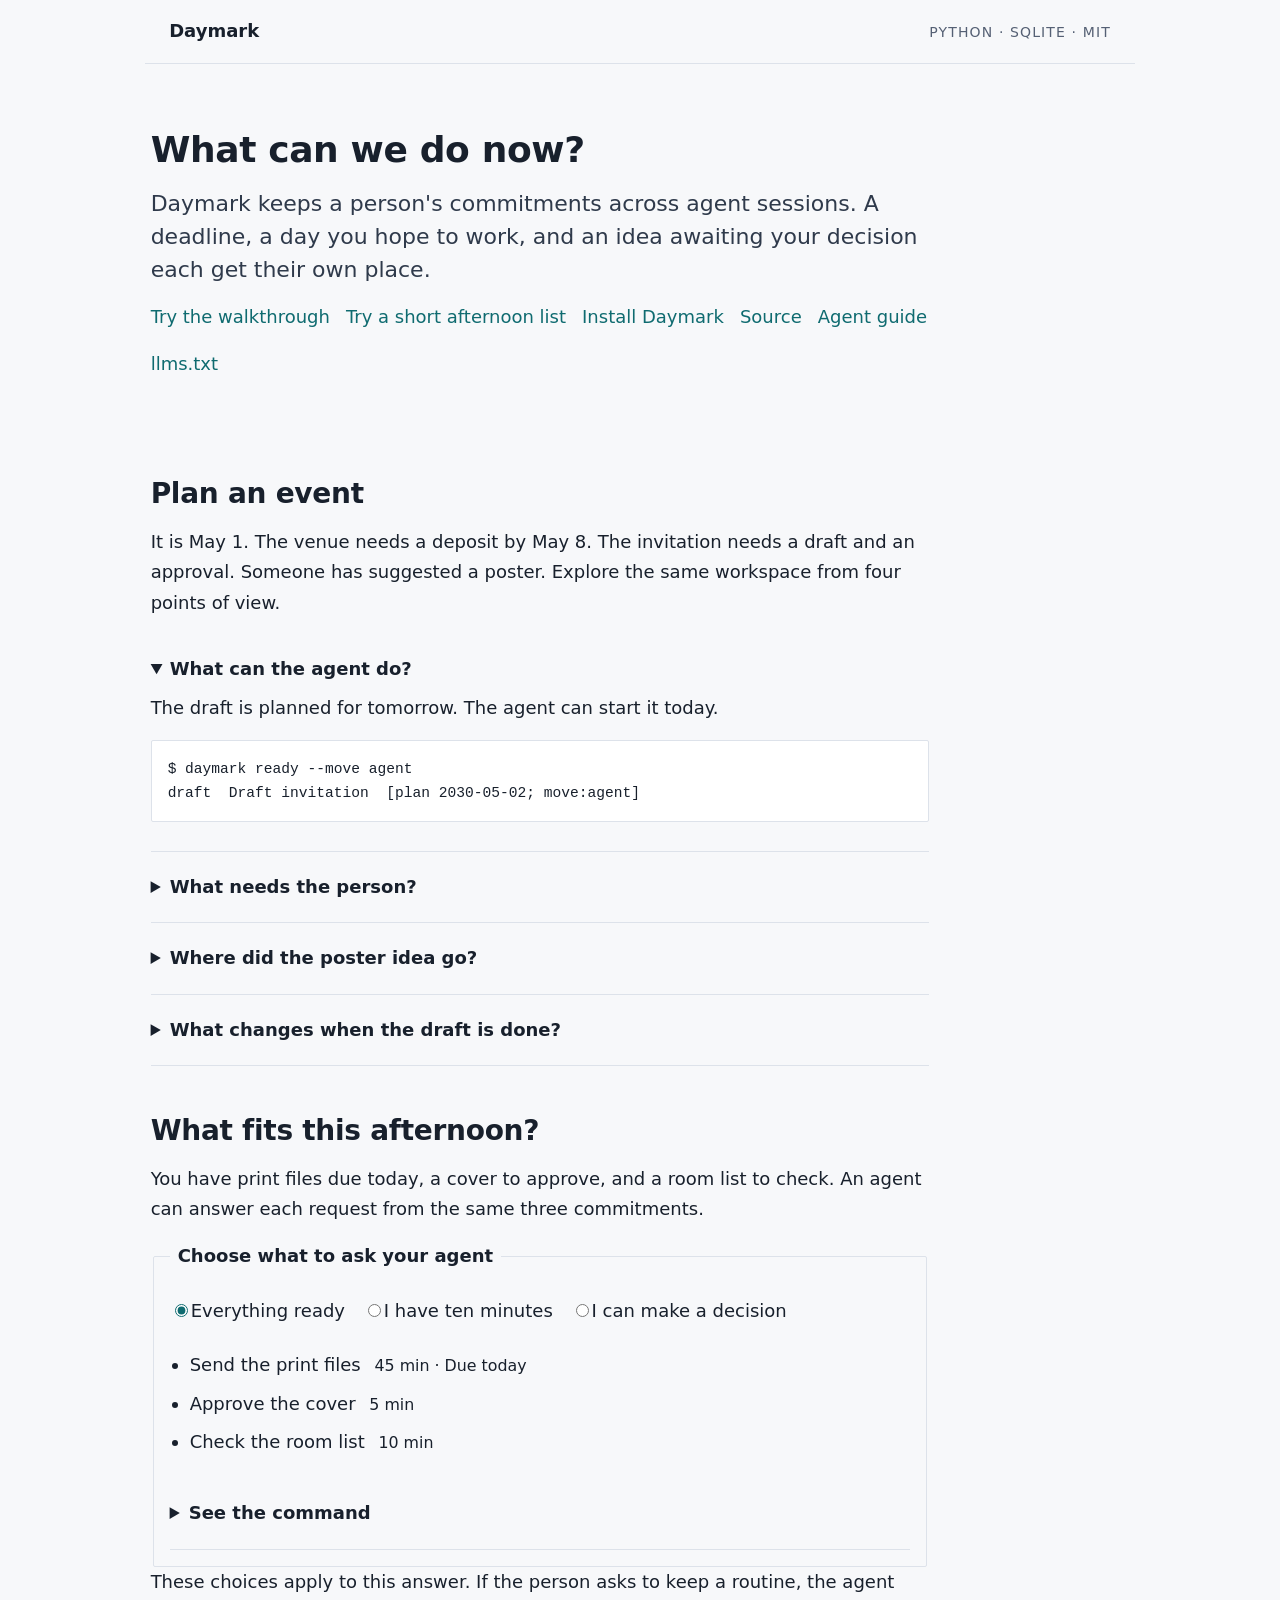
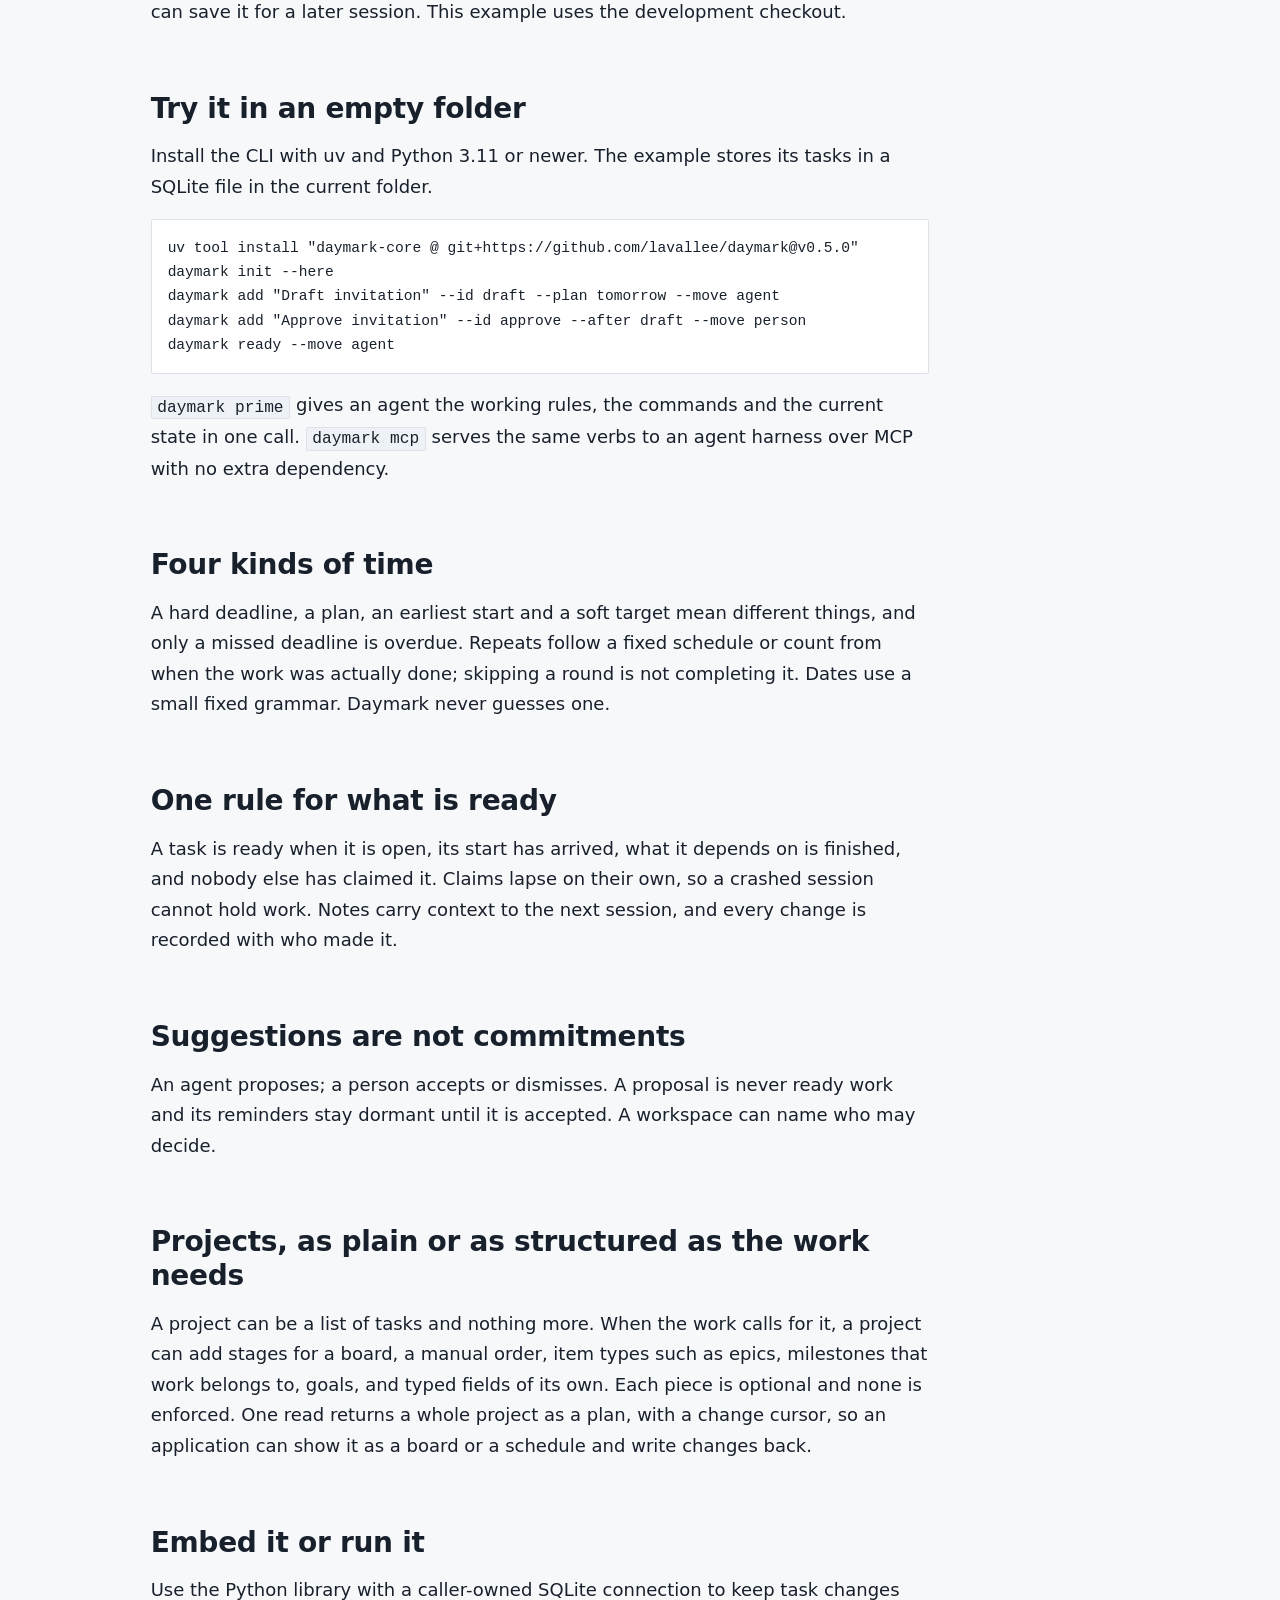
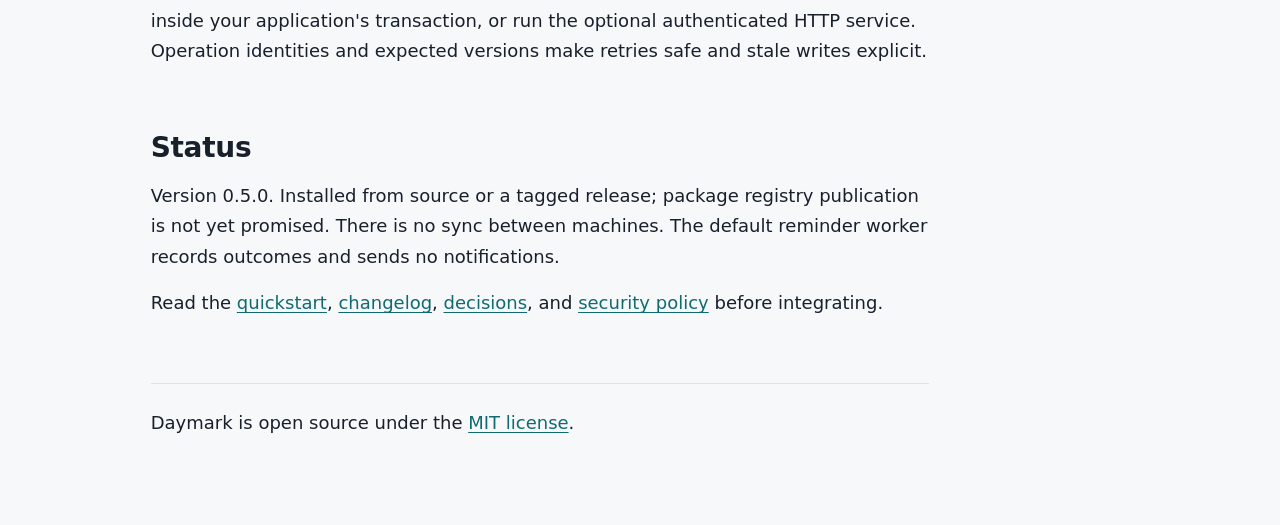
==== docs/index.html @ 0d225443 "Make first-run inspection trustworthy and qualify scoped work against installed clients" ====
<!doctype html>
<html lang="en" data-look="ledger">
<head>
<meta charset="utf-8">
<meta name="viewport" content="width=device-width, initial-scale=1">
<meta name="description" content="Daymark is a task system for AI agents handling a person's projects and life: hard deadlines kept apart from plans, recurring work, one rule for what is ready now, and reminders. One SQLite file, no cloud.">
<title>Daymark — a task system that simplifies the complexities of real life</title>
<link rel="icon" href="lib/artoo-kit/favicon.svg" type="image/svg+xml">
<link rel="stylesheet" href="lib/artoo-kit/tokens.css">
<link rel="stylesheet" href="lib/artoo-kit/base.css">
<link rel="stylesheet" href="lib/artoo-kit/article.css">
<link rel="stylesheet" href="lib/artoo-kit/components.css">
<style>
pre { overflow-x: auto; padding: var(--sp-4); background: var(--surface); border: 1px solid var(--border); border-radius: var(--radius-sm); }
footer { margin-block: var(--sp-12); padding-block: var(--sp-6); border-top: 1px solid var(--border); }
main p a { text-decoration: underline; text-underline-offset: .15em; }
main pre { white-space: pre-wrap; overflow-wrap: anywhere; }
details { border-block-end: 1px solid var(--border); padding-block: var(--sp-3); }
summary { cursor: pointer; font-family: var(--font-ui); font-weight: 600; padding-block: var(--sp-2); }
summary:focus-visible { outline: 2px solid var(--accent); outline-offset: 3px; }
nav { display: flex; flex-wrap: wrap; gap: var(--sp-4); }
.situations { border: 1px solid var(--border); padding: var(--sp-4); border-radius: var(--radius-sm); }
.situations legend { font-weight: 600; padding-inline: var(--sp-2); }
.situations label { display: inline-block; cursor: pointer; padding: var(--sp-2) var(--sp-3) var(--sp-2) 0; }
.situations input { accent-color: var(--accent); }
.situation-result { display: none; margin-top: var(--sp-3); }
#choose-all:checked ~ #result-all, #choose-quick:checked ~ #result-quick, #choose-decide:checked ~ #result-decide { display: block; }
.situation-result ul { padding-inline-start: 1.25rem; }
.situation-result li { padding-block: var(--sp-1); }
.situation-result li span { display: inline-block; padding-inline-start: .5rem; font-size: .88em; }
@media (max-width: 40rem) { .situations label { width: calc(100% - 2.5rem); } }
</style>
</head>
<body>
<header class="article-masthead"><a class="article-masthead__name" href="#walkthrough">Daymark</a><span class="article-masthead__label">Python · SQLite · MIT</span></header>
<main class="article">
<div class="article-header"><h1>What can we do now?</h1><p class="article-dek">Daymark keeps a person's commitments across agent sessions. A deadline, a day you hope to work, and an idea awaiting your decision each get their own place.</p><nav aria-label="Project links"><a href="#walkthrough">Try the walkthrough</a><a href="#situation">Try a short afternoon list</a><a href="#start">Install Daymark</a><a href="https://github.com/lavallee/daymark">Source</a><a href="https://github.com/lavallee/daymark/blob/main/docs/agents.md">Agent guide</a><a href="llms.txt">llms.txt</a></nav></div>
<!-- daymark:walkthrough -->
<section aria-labelledby="walkthrough"><h2 id="walkthrough">Plan an event</h2>
<p>It is May 1. The venue needs a deposit by May 8. The invitation needs a draft and an approval. Someone has suggested a poster. Explore the same workspace from four points of view.</p>
<details name="event-example" open>
<summary>What can the agent do?</summary>
<p>The draft is planned for tomorrow. The agent can start it today.</p>
<pre><code>$ daymark ready --move agent
draft  Draft invitation  [plan 2030-05-02; move:agent]</code></pre></details>
<details name="event-example">
<summary>What needs the person?</summary>
<p>The deposit has a hard cutoff. Approval will appear when the draft is complete.</p>
<pre><code>$ daymark ready --move person
deposit  Pay venue deposit  [due 2030-05-08; move:person]</code></pre></details>
<details name="event-example">
<summary>Where did the poster idea go?</summary>
<p>The agenda keeps the suggestion visible until the person decides.</p>
<pre><code>$ daymark agenda
2030-05-02
  draft  Draft invitation  [plan 2030-05-02; move:agent]
2030-05-08
  deposit  Pay venue deposit  [due 2030-05-08; move:person]
PROPOSED, awaiting a decision (1)
  poster  Design a poster  [proposed]
1 more later or undated; see `daymark ready`.</code></pre></details>
<details name="event-example">
<summary>What changes when the draft is done?</summary>
<p>Completing the draft releases the approval. The person can review it now.</p>
<pre><code>$ daymark done draft --note &quot;Draft is in the event folder.&quot;
$ daymark ready --move person
deposit  Pay venue deposit  [due 2030-05-08; move:person]
approve  Approve invitation  [move:person; after draft]</code></pre></details>
</section>
<section aria-labelledby="situation"><h2 id="situation">What fits this afternoon?</h2>
<p>You have print files due today, a cover to approve, and a room list to check. An agent can answer each request from the same three commitments.</p>
<fieldset class="situations"><legend>Choose what to ask your agent</legend>
<input type="radio" name="situation" id="choose-all" aria-controls="result-all" checked><label for="choose-all">Everything ready</label>
<input type="radio" name="situation" id="choose-quick" aria-controls="result-quick"><label for="choose-quick">I have ten minutes</label>
<input type="radio" name="situation" id="choose-decide" aria-controls="result-decide"><label for="choose-decide">I can make a decision</label>
<div class="situation-result" id="result-all" role="region" aria-label="Everything ready"><ul>
<li>Send the print files <span>45 min · Due today</span></li>
<li>Approve the cover <span>5 min</span></li>
<li>Check the room list <span>10 min</span></li>
</ul>
<details><summary>See the command</summary><pre><code>daymark ready</code></pre></details></div>
<div class="situation-result" id="result-quick" role="region" aria-label="I have ten minutes"><ul>
<li>Approve the cover <span>5 min</span></li>
<li>Check the room list <span>10 min</span></li>
</ul>
<p>2 tasks have individual estimates of 10 minutes or less. 1 task needs more time. </p>
<p>One omitted task has a hard deadline today or earlier. Send the print files</p>
<details><summary>See the command</summary><pre><code>daymark advise --profile plain --set time-fit.minutes=10</code></pre></details></div>
<div class="situation-result" id="result-decide" role="region" aria-label="I can make a decision"><ul>
<li>Approve the cover <span>5 min</span></li>
</ul>
<details><summary>See the command</summary><pre><code>daymark ready --move answer</code></pre></details></div>
</fieldset>
<p>These choices apply to this answer. If the person asks to keep a routine, the agent can save it for a later session. This example uses the development checkout.</p>
</section>
<!-- /daymark:walkthrough -->
<section aria-labelledby="start"><h2 id="start">Try it in an empty folder</h2><p>Install the CLI with uv and Python 3.11 or newer. The example stores its tasks in a SQLite file in the current folder.</p><pre><code>uv tool install "daymark-core @ git+https://github.com/lavallee/daymark@v0.5.0"
daymark init --here
daymark add "Draft invitation" --id draft --plan tomorrow --move agent
daymark add "Approve invitation" --id approve --after draft --move person
daymark ready --move agent</code></pre><p><code>daymark prime</code> gives an agent the working rules, the commands and the current state in one call. <code>daymark mcp</code> serves the same verbs to an agent harness over MCP with no extra dependency.</p></section>
<section aria-labelledby="timing"><h2 id="timing">Four kinds of time</h2><p>A hard deadline, a plan, an earliest start and a soft target mean different things, and only a missed deadline is overdue. Repeats follow a fixed schedule or count from when the work was actually done; skipping a round is not completing it. Dates use a small fixed grammar. Daymark never guesses one.</p></section>
<section aria-labelledby="ready"><h2 id="ready">One rule for what is ready</h2><p>A task is ready when it is open, its start has arrived, what it depends on is finished, and nobody else has claimed it. Claims lapse on their own, so a crashed session cannot hold work. Notes carry context to the next session, and every change is recorded with who made it.</p></section>
<section aria-labelledby="consent"><h2 id="consent">Suggestions are not commitments</h2><p>An agent proposes; a person accepts or dismisses. A proposal is never ready work and its reminders stay dormant until it is accepted. A workspace can name who may decide.</p></section>
<section aria-labelledby="projects"><h2 id="projects">Projects, as plain or as structured as the work needs</h2><p>A project can be a list of tasks and nothing more. When the work calls for it, a project can add stages for a board, a manual order, item types such as epics, milestones that work belongs to, goals, and typed fields of its own. Each piece is optional and none is enforced. One read returns a whole project as a plan, with a change cursor, so an application can show it as a board or a schedule and write changes back.</p></section>
<section aria-labelledby="embed"><h2 id="embed">Embed it or run it</h2><p>Use the Python library with a caller-owned SQLite connection to keep task changes inside your application's transaction, or run the optional authenticated HTTP service. Operation identities and expected versions make retries safe and stale writes explicit.</p></section>
<section aria-labelledby="status"><h2 id="status">Status</h2><p>Version 0.5.0. Installed from source or a tagged release; package registry publication is not yet promised. There is no sync between machines. The default reminder worker records outcomes and sends no notifications.</p><p>Read the <a href="https://github.com/lavallee/daymark/blob/main/README.md">quickstart</a>, <a href="https://github.com/lavallee/daymark/blob/main/CHANGELOG.md">changelog</a>, <a href="https://github.com/lavallee/daymark/blob/main/docs/decisions.md">decisions</a>, and <a href="https://github.com/lavallee/daymark/blob/main/SECURITY.md">security policy</a> before integrating.</p></section>
<footer><p>Daymark is open source under the <a href="https://github.com/lavallee/daymark/blob/main/LICENSE">MIT license</a>.</p></footer>
</main>
</body>
</html>
---- docs/lib/artoo-kit/tokens.css ----
/* artoo-kit tokens — Artoo's accessible public-artifact foundation. Light is the
   default; dark is available only through an explicit [data-theme="dark"]. */

:root {
  /* primitives */
  --p-zinc-950: #0c0d10;
  --p-zinc-900: #16181d;
  --p-zinc-850: #1c1f26;
  --p-zinc-800: #23262f;
  --p-zinc-700: #33374233;
  --p-zinc-400: #9aa1ad;
  --p-zinc-300: #b8bec9;
  --p-zinc-100: #e8eaee;
  --p-cream-50: #faf7f2;
  --p-cream-100: #f3efe7;
  --p-cream-200: #e9e3d7;
  --p-ink-900: #1f2430;
  --p-ink-600: #4a5264;
  --p-accent-400: #7aa2f7;
  --p-accent-500: #5b87e0;
  --p-accent-600: #3e63b4;
  --p-green-400: #4fbf8f;
  --p-amber-400: #d9a441;
  --p-red-400: #e06c60;

  /* chart palette — Okabe–Ito, colorblind-safe, order = draw order */
  --chart-1: #56b4e9;
  --chart-2: #e69f00;
  --chart-3: #009e73;
  --chart-4: #cc79a7;
  --chart-5: #0072b2;
  --chart-6: #d55e00;
  --chart-7: #f0e442;
  --chart-8: #999999;

  /* semantic — explicit light editorial default */
  --bg: var(--p-cream-50);
  --surface: #ffffff;
  --surface-2: var(--p-cream-100);
  --border: var(--p-cream-200);
  --border-strong: #d8d0bf;
  --text: var(--p-ink-900);
  --text-2: #333a49;
  --muted: var(--p-ink-600);
  --accent: var(--p-accent-600);
  --accent-strong: var(--p-accent-500);
  --success: #277553;
  --warn: #8a5a00;
  --danger: #a33b32;
  --code-bg: #f0ece3;
  --selection: #c7d7f5;

  /* editorial type roles — offline system stacks only */
  --font-prose: Charter, "Bitstream Charter", "Sitka Text", Cambria, Georgia, serif;
  --font-display: "Iowan Old Style", Palatino, "Palatino Linotype", Georgia, serif;
  --font-ui: ui-sans-serif, system-ui, "Segoe UI", Roboto, "Helvetica Neue", Arial, sans-serif;
  --font-numeric: ui-monospace, "SF Mono", "Cascadia Code", Menlo, Consolas, monospace;

  /* compatibility aliases for already-authored pages that opt into this kit */
  --font-sans: var(--font-ui);
  --font-serif: var(--font-prose);
  --font-mono: var(--font-numeric);

  --text-xs: 0.75rem;
  --text-sm: 0.875rem;
  --text-base: 1rem;
  --text-lg: 1.125rem;
  --text-xl: 1.375rem;
  --text-2xl: 1.75rem;
  --text-3xl: 2.25rem;
  --text-4xl: 3rem;

  --leading-tight: 1.2;
  --leading-normal: 1.5;
  --leading-relaxed: 1.7;

  /* 4px spacing grid */
  --sp-1: 0.25rem;
  --sp-2: 0.5rem;
  --sp-3: 0.75rem;
  --sp-4: 1rem;
  --sp-6: 1.5rem;
  --sp-8: 2rem;
  --sp-12: 3rem;
  --sp-16: 4rem;
  --sp-24: 6rem;

  /* shape and motion */
  --radius-sm: 4px;
  --radius: 8px;
  --radius-lg: 14px;
  --ease: cubic-bezier(0.2, 0, 0, 1);
  --dur-fast: 120ms;
  --dur: 200ms;

  --measure: 68ch;      /* prose line length */
  --margin-col: 200px;  /* article margin-note gutter */

  color-scheme: light;
}

[data-theme="dark"] {
  --bg: var(--p-zinc-950);
  --surface: var(--p-zinc-900);
  --surface-2: var(--p-zinc-850);
  --border: #2c3038;
  --border-strong: #3a3f4a;
  --text: var(--p-zinc-100);
  --text-2: var(--p-zinc-300);
  --muted: var(--p-zinc-400);
  --accent: var(--p-accent-400);
  --accent-strong: var(--p-accent-500);
  --success: var(--p-green-400);
  --warn: var(--p-amber-400);
  --danger: var(--p-red-400);
  --code-bg: #14161b;
  --selection: #2b4a86;
  color-scheme: dark;
}

/* -- looks ------------------------------------------------------------------
   A look is a named set of token overrides: `look = "ledger"` in artifact.toml
   puts data-look on <html>. The kit owns the floor (spacing, type scale,
   components); a look supplies the face, so two artifacts built from the same
   blocks do not have to look like one product. Every look keeps text, muted,
   and accent at WCAG AA or better on bg, surface, and surface-2, in light and
   dark. The default ("editorial") is the :root palette above. */

/* ledger — cool paper, sans throughout, tight radii: dense reports and data */
[data-look="ledger"] {
  --bg: #f7f8fa;
  --surface: #ffffff;
  --surface-2: #eef1f5;
  --border: #dde2ea;
  --border-strong: #c5ccd8;
  --text: #18202c;
  --text-2: #2f3a4b;
  --muted: #556074;
  --accent: #0f6b70;
  --accent-strong: #0b5559;
  --code-bg: #eef1f5;
  --selection: #bfe3e4;
  --font-prose: var(--font-ui);
  --font-display: var(--font-ui);
  --radius-sm: 2px;
  --radius: 4px;
  --radius-lg: 6px;
}

[data-look="ledger"][data-theme="dark"] {
  --bg: #0d1117;
  --surface: #151b23;
  --surface-2: #1b222c;
  --border: #2a323d;
  --border-strong: #38414d;
  --text: #e6eaf0;
  --text-2: #c3cad5;
  --muted: #8e98a7;
  --accent: #4fc1c6;
  --accent-strong: #7fd6d9;
  --code-bg: #11161d;
  --selection: #1d4f52;
}

/* broadsheet — white newsprint, high-contrast serif, one red, square corners */
[data-look="broadsheet"] {
  --bg: #ffffff;
  --surface: #ffffff;
  --surface-2: #f4f4f2;
  --border: #e2e2de;
  --border-strong: #1a1a1a;
  --text: #111111;
  --text-2: #2b2b2b;
  --muted: #5c5c5c;
  --accent: #b3261e;
  --accent-strong: #8e1d17;
  --code-bg: #f4f4f2;
  --selection: #f6c9c5;
  --font-prose: Georgia, "Times New Roman", Times, serif;
  --font-display: "Bodoni 72", Didot, "Big Caslon", "Times New Roman", Georgia, serif;
  --radius-sm: 0;
  --radius: 0;
  --radius-lg: 0;
}

[data-look="broadsheet"][data-theme="dark"] {
  --bg: #121212;
  --surface: #1a1a1a;
  --surface-2: #222222;
  --border: #2e2e2e;
  --border-strong: #e0e0dc;
  --text: #f2f2f0;
  --text-2: #d4d4d0;
  --muted: #a3a3a0;
  --accent: #ff7a6e;
  --accent-strong: #ff9c93;
  --code-bg: #1a1a1a;
  --selection: #5a2622;
}

/* field — warm and soft, sans prose, olive accent, generous radii: explainers */
[data-look="field"] {
  --bg: #f6f4ec;
  --surface: #fffdf7;
  --surface-2: #efece0;
  --border: #e2ddca;
  --border-strong: #cfc7ad;
  --text: #23261c;
  --text-2: #3a3e30;
  --muted: #5d624f;
  --accent: #4a671d;
  --accent-strong: #3a5216;
  --code-bg: #efece0;
  --selection: #dbe6c2;
  --font-prose: var(--font-ui);
  --font-display: "Avenir Next", Avenir, "Segoe UI", ui-sans-serif, system-ui, sans-serif;
  --radius-sm: 6px;
  --radius: 10px;
  --radius-lg: 18px;
}

[data-look="field"][data-theme="dark"] {
  --bg: #14160f;
  --surface: #1c1f16;
  --surface-2: #23271c;
  --border: #33382a;
  --border-strong: #454b39;
  --text: #ecebe1;
  --text-2: #cfd0c0;
  --muted: #a6a893;
  --accent: #a9c96b;
  --accent-strong: #c3dd90;
  --code-bg: #191c13;
  --selection: #3d4a24;
}

@media (prefers-reduced-motion: reduce) {
  :root {
    --dur-fast: 0ms;
    --dur: 0ms;
  }
}
---- docs/lib/artoo-kit/base.css ----
/* artoo-kit base — resets and page defaults. Import order:
   tokens.css, base.css, then article.css / components.css as needed. */

*,
*::before,
*::after {
  box-sizing: border-box;
}

html {
  -webkit-text-size-adjust: 100%;
}

body {
  margin: 0;
  background: var(--bg);
  color: var(--text);
  font-family: var(--font-prose);
  font-size: var(--text-lg);
  line-height: var(--leading-relaxed);
  -webkit-font-smoothing: antialiased;
}

::selection {
  background: var(--selection);
}

h1, h2, h3, h4 {
  color: var(--text);
  line-height: var(--leading-tight);
  margin: 0 0 var(--sp-4);
  font-weight: 650;
  letter-spacing: -0.01em;
  font-family: var(--font-display);
}

h1 { font-size: var(--text-3xl); }
h2 { font-size: var(--text-2xl); margin-top: var(--sp-12); }
h3 { font-size: var(--text-xl); margin-top: var(--sp-8); }
h4 { font-size: var(--text-lg); margin-top: var(--sp-6); }

p, ul, ol {
  margin: 0 0 var(--sp-4);
}

a {
  color: var(--accent);
  text-decoration: none;
  border-bottom: 1px solid transparent;
  transition: border-color var(--dur-fast) var(--ease);
}

a:hover {
  border-bottom-color: var(--accent);
}

strong { font-weight: 650; }

hr {
  border: 0;
  border-top: 1px solid var(--border);
  margin: var(--sp-8) 0;
}

img, svg, video {
  max-width: 100%;
  height: auto;
}

code, kbd, pre, samp {
  font-family: var(--font-numeric);
  font-size: 0.9em;
}

code {
  background: var(--code-bg);
  border: 1px solid var(--border);
  border-radius: var(--radius-sm);
  padding: 0.1em 0.35em;
}

pre {
  background: var(--code-bg);
  border: 1px solid var(--border);
  border-radius: var(--radius);
  padding: var(--sp-4);
  overflow-x: auto;
  line-height: var(--leading-normal);
}

pre code {
  background: none;
  border: 0;
  padding: 0;
}

kbd {
  background: var(--surface-2);
  border: 1px solid var(--border-strong);
  border-bottom-width: 2px;
  border-radius: var(--radius-sm);
  padding: 0.05em 0.4em;
  font-size: var(--text-xs);
}

blockquote {
  margin: var(--sp-6) 0;
  padding-left: var(--sp-4);
  border-left: 3px solid var(--border-strong);
  color: var(--text-2);
}

table {
  border-collapse: collapse;
  width: 100%;
  margin: var(--sp-6) 0;
  font-size: var(--text-sm);
}

/* A long word or bare URL in prose breaks only when it would otherwise widen the page on a phone. */
p, li, dd, blockquote, figcaption, td, th {
  overflow-wrap: break-word;
}

/* Long inline code (a command, an env var) wraps instead of widening the page on a phone. */
:not(pre) > code {
  overflow-wrap: anywhere;
}

th, td {
  text-align: left;
  padding: var(--sp-2) var(--sp-3);
  border-bottom: 1px solid var(--border);
  vertical-align: top;
}

th {
  color: var(--muted);
  font-weight: 600;
  font-size: var(--text-xs);
  text-transform: uppercase;
  letter-spacing: 0.05em;
  font-family: var(--font-ui);
}

.numeric,
[data-numeric] {
  font-family: var(--font-numeric);
  font-variant-numeric: tabular-nums;
}

figure {
  margin: var(--sp-8) 0;
}

figcaption {
  color: var(--muted);
  font-size: var(--text-sm);
  margin-top: var(--sp-2);
}

@media print {
  body { background: #fff; color: #111; }
  nav, .no-print { display: none !important; }
}
---- docs/lib/artoo-kit/article.css ----
/* artoo-kit article layout — long-form prose with a margin-note gutter.

   The grid has four named zones:
     [full] [breakout] [prose] [margin]
   Children default to the prose column (max var(--measure)). Wrappers:
     .article-full       edge-to-edge
     .article-breakout   wider than prose, centered
     .article-marginnote right-gutter note (collapses inline on mobile)
     .article-pullquote  large quote, breakout width
*/

.article {
  display: grid;
  grid-template-columns:
    [full-start] minmax(var(--sp-4), 1fr)
    [breakout-start] minmax(0, 6rem)
    [prose-start] min(var(--measure), calc(100% - 2 * var(--sp-4))) [prose-end]
    minmax(var(--sp-6), 6rem) [breakout-end]
    minmax(0, var(--margin-col)) [margin-end]
    minmax(var(--sp-4), 1fr) [full-end];
  row-gap: 0;
}

.article > * {
  grid-column: prose;
  min-width: 0;
}

.article-full { grid-column: full; }
.article-breakout { grid-column: breakout; }

.article-masthead {
  max-width: calc(var(--measure) + 24rem);
  margin: 0 auto;
  padding: var(--sp-4) var(--sp-6);
  display: flex;
  justify-content: space-between;
  align-items: baseline;
  gap: var(--sp-4);
  border-bottom: 1px solid var(--border);
  font-family: var(--font-ui);
  font-size: var(--text-sm);
}

.article-masthead__name {
  color: var(--text);
  font-family: var(--font-display);
  font-size: var(--text-lg);
  font-weight: 650;
  border: 0;
}

.article-masthead__label {
  color: var(--muted);
  text-transform: uppercase;
  letter-spacing: 0.08em;
}

.article-header {
  grid-column: prose;
  margin: var(--sp-16) 0 var(--sp-12);
}

.article-kicker {
  color: var(--accent);
  font-family: var(--font-ui);
  font-size: var(--text-sm);
  font-weight: 650;
  text-transform: uppercase;
  letter-spacing: 0.08em;
  margin-bottom: var(--sp-2);
}

.article-title {
  font-size: var(--text-4xl);
  font-family: var(--font-display);
  margin-bottom: var(--sp-3);
}

.article-dek {
  color: var(--text-2);
  font-size: var(--text-xl);
  font-family: var(--font-prose);
  line-height: var(--leading-normal);
  margin-bottom: var(--sp-4);
}

.article-byline {
  color: var(--muted);
  font-family: var(--font-ui);
  font-size: var(--text-sm);
}

.article-lede {
  font-size: var(--text-xl);
  line-height: var(--leading-normal);
}

/* margin notes: pair a paragraph with its note via .article-mrow */
.article-mrow {
  grid-column: prose-start / margin-end;
  display: grid;
  grid-template-columns: subgrid;
}

.article-mrow > :first-child {
  grid-column: 1;
}

.article-marginnote {
  grid-column: 3;
  align-self: start;
  font-size: var(--text-sm);
  color: var(--muted);
  line-height: var(--leading-normal);
  border-top: 2px solid var(--border-strong);
  padding-top: var(--sp-2);
  margin-left: var(--sp-4);
}

.article-marginnote--def { border-top-color: var(--accent); }
.article-marginnote--source { border-top-color: var(--success); }
.article-marginnote--callout { border-top-color: var(--warn); }

.article-marginnote .term {
  color: var(--text);
  font-weight: 650;
  display: block;
}

.article-pullquote {
  grid-column: breakout;
  font-family: var(--font-prose);
  font-style: italic;
  font-size: var(--text-2xl);
  line-height: var(--leading-normal);
  color: var(--text);
  border: 0;
  border-top: 3px solid var(--accent);
  margin: var(--sp-8) 0;
  padding: var(--sp-4) 0 0;
}

.article-pullquote cite {
  display: block;
  font-family: var(--font-ui);
  font-style: normal;
  font-size: var(--text-sm);
  color: var(--muted);
  margin-top: var(--sp-3);
}

.article-pullnumber {
  grid-column: breakout;
  margin: var(--sp-8) 0;
  text-align: center;
}

.article-pullnumber .num {
  font-size: var(--text-4xl);
  font-weight: 700;
  color: var(--accent);
  display: block;
  line-height: 1;
  font-family: var(--font-numeric);
  font-variant-numeric: tabular-nums;
}

.article-pullnumber .label {
  color: var(--muted);
  font-size: var(--text-sm);
}

.article-figure {
  grid-column: breakout;
  margin: var(--sp-8) 0;
}

.article-figure table {
  font-family: var(--font-ui);
}

.article-figure figcaption {
  font-family: var(--font-ui);
}

.article-figure img,
.article-loop {
  display: block;
  max-width: 100%;
  height: auto;
}

.article-table {
  max-width: 100%;
  overflow-x: auto;
  margin: var(--sp-6) 0;
}

.article-table > table {
  margin: 0;
}

.article-table:focus-visible {
  outline: 3px solid var(--accent);
  outline-offset: 2px;
}

.article-loop {
  width: 100%;
  border-radius: var(--radius, 8px);
  background: var(--surface, transparent);
  cursor: pointer;
}

/* One panel at a time, switched by radios that precede the bar and panels. Pure CSS. */
.article-toggle > input {
  position: absolute;
  opacity: 0;
  pointer-events: none;
}

.article-toggle__bar {
  display: inline-flex;
  flex-wrap: wrap;
  max-width: 100%;
  margin-bottom: var(--sp-3);
  border: 1px solid var(--border);
  border-radius: 999px;
  overflow: hidden;
  font-family: var(--font-ui);
}

.article-toggle__bar label {
  padding: var(--sp-1) var(--sp-4);
  cursor: pointer;
}

/* Three or four options don't fit a phone at full padding: tighten, and wrap as a last resort. */
@media (max-width: 480px) {
  .article-toggle__bar label {
    padding: var(--sp-1) var(--sp-3);
  }
}

/* Two classes deep, so it outranks `.article-figure img` (one class and a type). */
.article-toggle .article-toggle__panels > * {
  display: none;
}

.article-toggle > input:nth-of-type(1):checked ~ .article-toggle__panels > :nth-child(1),
.article-toggle > input:nth-of-type(2):checked ~ .article-toggle__panels > :nth-child(2),
.article-toggle > input:nth-of-type(3):checked ~ .article-toggle__panels > :nth-child(3),
.article-toggle > input:nth-of-type(4):checked ~ .article-toggle__panels > :nth-child(4) {
  display: block;
}

.article-toggle > input:nth-of-type(1):checked ~ .article-toggle__bar > label:nth-child(1),
.article-toggle > input:nth-of-type(2):checked ~ .article-toggle__bar > label:nth-child(2),
.article-toggle > input:nth-of-type(3):checked ~ .article-toggle__bar > label:nth-child(3),
.article-toggle > input:nth-of-type(4):checked ~ .article-toggle__bar > label:nth-child(4) {
  background: var(--accent);
  color: var(--accent-contrast, #fff);
}

.article-toggle > input:nth-of-type(1):focus-visible ~ .article-toggle__bar > label:nth-child(1),
.article-toggle > input:nth-of-type(2):focus-visible ~ .article-toggle__bar > label:nth-child(2),
.article-toggle > input:nth-of-type(3):focus-visible ~ .article-toggle__bar > label:nth-child(3),
.article-toggle > input:nth-of-type(4):focus-visible ~ .article-toggle__bar > label:nth-child(4) {
  outline: 3px solid var(--accent);
  outline-offset: 2px;
}

.article > .colophon {
  grid-column: prose;
}

.article-colophon {
  margin-left: var(--sp-6);
  margin-right: var(--sp-6);
}

.article .endnotes {
  border-top: 1px solid var(--border);
  margin-top: var(--sp-12);
  padding-top: var(--sp-6);
  font-size: var(--text-sm);
  color: var(--text-2);
}

/* mobile: single column, notes flow inline as boxed asides */
@media (max-width: 940px) {
  .article,
  .article-mrow {
    display: block;
    padding: 0 var(--sp-4);
  }

  .article-mrow { padding: 0; }

  .article-marginnote {
    margin: var(--sp-4) 0;
    padding: var(--sp-3) var(--sp-4);
    background: var(--surface);
    border: 1px solid var(--border);
    border-top: 2px solid var(--border-strong);
    border-radius: var(--radius);
  }

  .article-title { font-size: var(--text-3xl); }

  .article-masthead {
    padding: var(--sp-3) var(--sp-4);
  }
}
---- docs/lib/artoo-kit/components.css ----
/* artoo-kit components — nav, cards, callouts, badges, stats, colophon. */

/* -- site shell ---------------------------------------------------------- */

.site-nav {
  position: sticky;
  top: 0;
  z-index: 10;
  display: flex;
  align-items: center;
  gap: var(--sp-4);
  padding: var(--sp-3) var(--sp-6);
  background: color-mix(in srgb, var(--bg) 88%, transparent);
  backdrop-filter: blur(8px);
  border-bottom: 1px solid var(--border);
  font-family: var(--font-ui);
}

.site-nav .brand {
  font-weight: 700;
  color: var(--text);
  margin-right: var(--sp-4);
}

.site-nav a {
  color: var(--text-2);
  font-size: var(--text-sm);
  border: 0;
  padding: var(--sp-1) var(--sp-2);
  border-radius: var(--radius-sm);
}

.site-nav a:hover {
  color: var(--text);
  background: var(--surface-2);
}

.site-nav a[aria-current="page"] {
  color: var(--accent);
  font-weight: 650;
}

.site-nav .nav-toggle { display: none; }

.page {
  max-width: 72rem;
  margin: 0 auto;
  padding: var(--sp-8) var(--sp-6) var(--sp-24);
}

.page--narrow { max-width: calc(var(--measure) + 4rem); }

/* -- cards ---------------------------------------------------------------- */

.card-grid {
  display: grid;
  grid-template-columns: repeat(auto-fill, minmax(16rem, 1fr));
  gap: var(--sp-4);
  margin: var(--sp-6) 0;
}

.card,
.nav-card {
  display: block;
  background: var(--surface);
  border: 1px solid var(--border);
  border-radius: var(--radius-lg);
  padding: var(--sp-4) var(--sp-4) var(--sp-3);
  color: var(--text);
  transition: border-color var(--dur-fast) var(--ease), transform var(--dur-fast) var(--ease);
}

a.card:hover,
a.nav-card:hover {
  border-color: var(--accent);
  transform: translateY(-1px);
}

.card h3,
.nav-card h3 {
  margin: 0 0 var(--sp-2);
  font-size: var(--text-lg);
}

.card p,
.nav-card p {
  color: var(--text-2);
  font-size: var(--text-sm);
  margin: 0 0 var(--sp-2);
}

/* -- callouts -------------------------------------------------------------- */

.callout {
  border: 1px solid var(--border);
  border-radius: var(--radius);
  background: var(--surface);
  padding: var(--sp-3) var(--sp-4);
  margin: var(--sp-6) 0;
  font-size: var(--text-sm);
  color: var(--text-2);
}

.callout > :last-child { margin-bottom: 0; }
.callout .callout-title {
  color: var(--text);
  font-weight: 650;
  display: block;
  margin-bottom: var(--sp-1);
}

.callout--warn .callout-title { color: var(--warn); }
.callout--danger .callout-title { color: var(--danger); }
.callout--success .callout-title { color: var(--success); }

/* -- badges & meta ---------------------------------------------------------- */

.badge {
  display: inline-block;
  font-size: var(--text-xs);
  font-weight: 650;
  letter-spacing: 0.04em;
  padding: 0.1em 0.6em;
  border-radius: 999px;
  border: 1px solid var(--border-strong);
  color: var(--text-2);
  background: var(--surface-2);
}

.badge--accent { color: var(--accent); border-color: var(--accent); background: transparent; }
.badge--success { color: var(--success); border-color: var(--success); background: transparent; }
.badge--warn { color: var(--warn); border-color: var(--warn); background: transparent; }

/* -- stat rows -------------------------------------------------------------- */

.stat-row {
  display: grid;
  grid-template-columns: repeat(auto-fit, minmax(8rem, 1fr));
  gap: var(--sp-4);
  margin: var(--sp-6) 0;
}

.stat {
  background: var(--surface);
  border: 1px solid var(--border);
  border-radius: var(--radius);
  padding: var(--sp-3) var(--sp-4);
}

.stat .value {
  font-size: var(--text-2xl);
  font-weight: 700;
  color: var(--text);
  display: block;
  line-height: var(--leading-tight);
  font-family: var(--font-numeric);
  font-variant-numeric: tabular-nums;
}

.stat .label {
  color: var(--muted);
  font-size: var(--text-xs);
  text-transform: uppercase;
  letter-spacing: 0.05em;
}

/* -- table of contents -------------------------------------------------------- */

.toc {
  font-size: var(--text-sm);
  border: 1px solid var(--border);
  border-radius: var(--radius);
  background: var(--surface);
  padding: var(--sp-4);
  margin: var(--sp-6) 0;
}

.toc ol {
  margin: 0;
  padding-left: var(--sp-6);
}

.toc a { color: var(--text-2); }
.toc a:hover { color: var(--accent); }

/* -- diagrams -------------------------------------------------------------- */

.diagram {
  background: var(--surface);
  border: 1px solid var(--border);
  border-radius: var(--radius);
  padding: var(--sp-4);
  margin: var(--sp-8) 0;
  overflow-x: auto;
}

.diagram svg { display: block; margin: 0 auto; }

/* -- colophon -------------------------------------------------------------- */

.colophon {
  border-top: 1px solid var(--border);
  margin-top: var(--sp-16);
  padding: var(--sp-6) 0 0;
  color: var(--muted);
  font-size: var(--text-xs);
  line-height: var(--leading-normal);
}

.colophon a { color: var(--muted); text-decoration: underline; }

.collection-pager {
  display: flex;
  justify-content: space-between;
  gap: var(--sp-4);
  border-top: 1px solid var(--border);
  margin-top: var(--sp-12);
  padding-top: var(--sp-4);
}

/* -- provenance panel ------------------------------------------------------- */
/* Data-driven from site/data/provenance.json via provenance.js. Empty when no
   projection is present — progressive, so the page reads fine without flip. */

.provenance {
  border: 1px solid var(--border);
  border-radius: var(--radius);
  background: var(--surface);
  padding: var(--sp-4) var(--sp-6);
  margin: var(--sp-8) 0;
  font-family: var(--font-ui);
  font-size: var(--text-sm);
}

.provenance--empty { display: none; }

.provenance__header { margin-bottom: var(--sp-4); }

.provenance__title-heading {
  margin: 0;
  font-size: var(--text-lg);
  font-family: var(--font-ui);
}

.provenance__vintage {
  margin: var(--sp-1) 0 0;
  color: var(--muted);
  font-size: var(--text-xs);
}

.provenance__counts {
  display: grid;
  grid-template-columns: repeat(auto-fit, minmax(7rem, 1fr));
  gap: var(--sp-4);
  margin: var(--sp-4) 0;
}

.provenance__stat { display: flex; flex-direction: column; }

.provenance__stat-value {
  font-size: var(--text-xl);
  font-weight: 700;
  color: var(--text);
  font-family: var(--font-numeric);
  font-variant-numeric: tabular-nums;
  line-height: var(--leading-tight);
}

.provenance__stat-label {
  color: var(--muted);
  font-size: var(--text-xs);
}

.provenance__section { margin-top: var(--sp-4); }

.provenance__heading {
  margin: 0 0 var(--sp-2);
  font-size: var(--text-sm);
  text-transform: uppercase;
  letter-spacing: 0.05em;
  color: var(--muted);
}

.provenance__list { list-style: none; margin: 0; padding: 0; }

.provenance__item {
  display: flex;
  flex-wrap: wrap;
  align-items: baseline;
  gap: var(--sp-2);
  padding: var(--sp-2) 0;
  border-top: 1px solid var(--border);
}

.provenance__item:first-child { border-top: 0; }

.provenance__id {
  font-family: var(--font-numeric);
  font-weight: 650;
  color: var(--accent);
}

/* Source titles are often bare URLs; let them break rather than widen the page on a phone. */
.provenance__title { color: var(--text); flex: 1 1 12rem; min-width: 0; overflow-wrap: anywhere; }
.provenance__meta { color: var(--muted); font-size: var(--text-xs); }

.provenance__grade[data-grade="A"] { color: var(--success); border-color: var(--success); }
.provenance__grade[data-grade="B"] { color: var(--accent); border-color: var(--accent); }
.provenance__grade[data-grade="C"] { color: var(--warn); border-color: var(--warn); }
.provenance__grade[data-grade="?"] { color: var(--muted); }

.provenance__lb { color: var(--warn); border-color: var(--warn); background: transparent; }

/* Claim references woven into prose by provenance.js. */
.claim-ref {
  border: 0;
  color: var(--accent);
  font-weight: 600;
  text-decoration: none;
  border-bottom: 1px dotted var(--accent);
}

.claim-ref:hover { background: var(--surface-2); }

/* -- responsive nav -------------------------------------------------------------- */

@media (max-width: 720px) {
  .site-nav { flex-wrap: wrap; padding: var(--sp-3) var(--sp-4); }

  .site-nav .nav-toggle {
    display: block;
    margin-left: auto;
    background: none;
    border: 1px solid var(--border-strong);
    border-radius: var(--radius-sm);
    color: var(--text-2);
    padding: var(--sp-1) var(--sp-2);
    font: inherit;
    font-size: var(--text-sm);
  }

  .site-nav .nav-links {
    display: none;
    flex-basis: 100%;
    flex-direction: column;
    gap: var(--sp-1);
    padding-top: var(--sp-2);
  }

  .site-nav .nav-links.open { display: flex; }
  .page { padding: var(--sp-6) var(--sp-4) var(--sp-16); }
}

@media (min-width: 721px) {
  .site-nav .nav-links { display: flex; gap: var(--sp-1); }
}
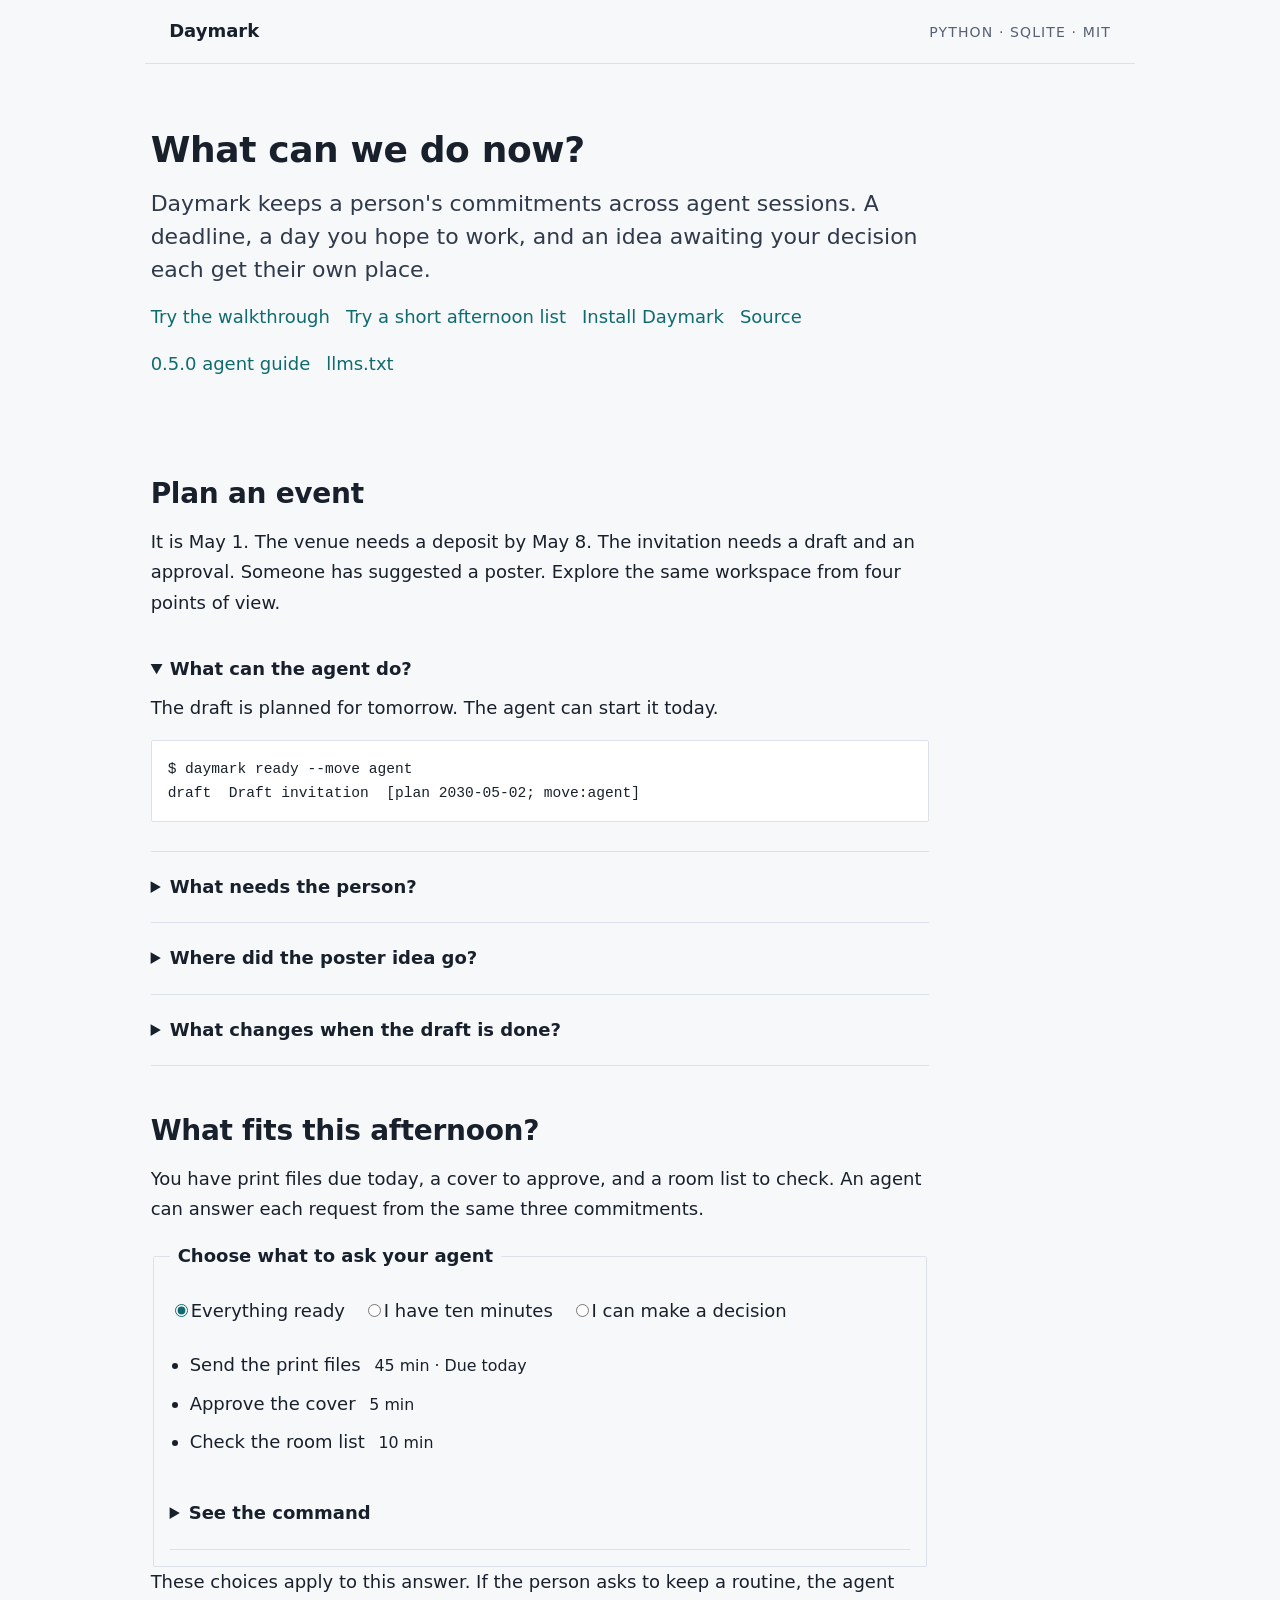
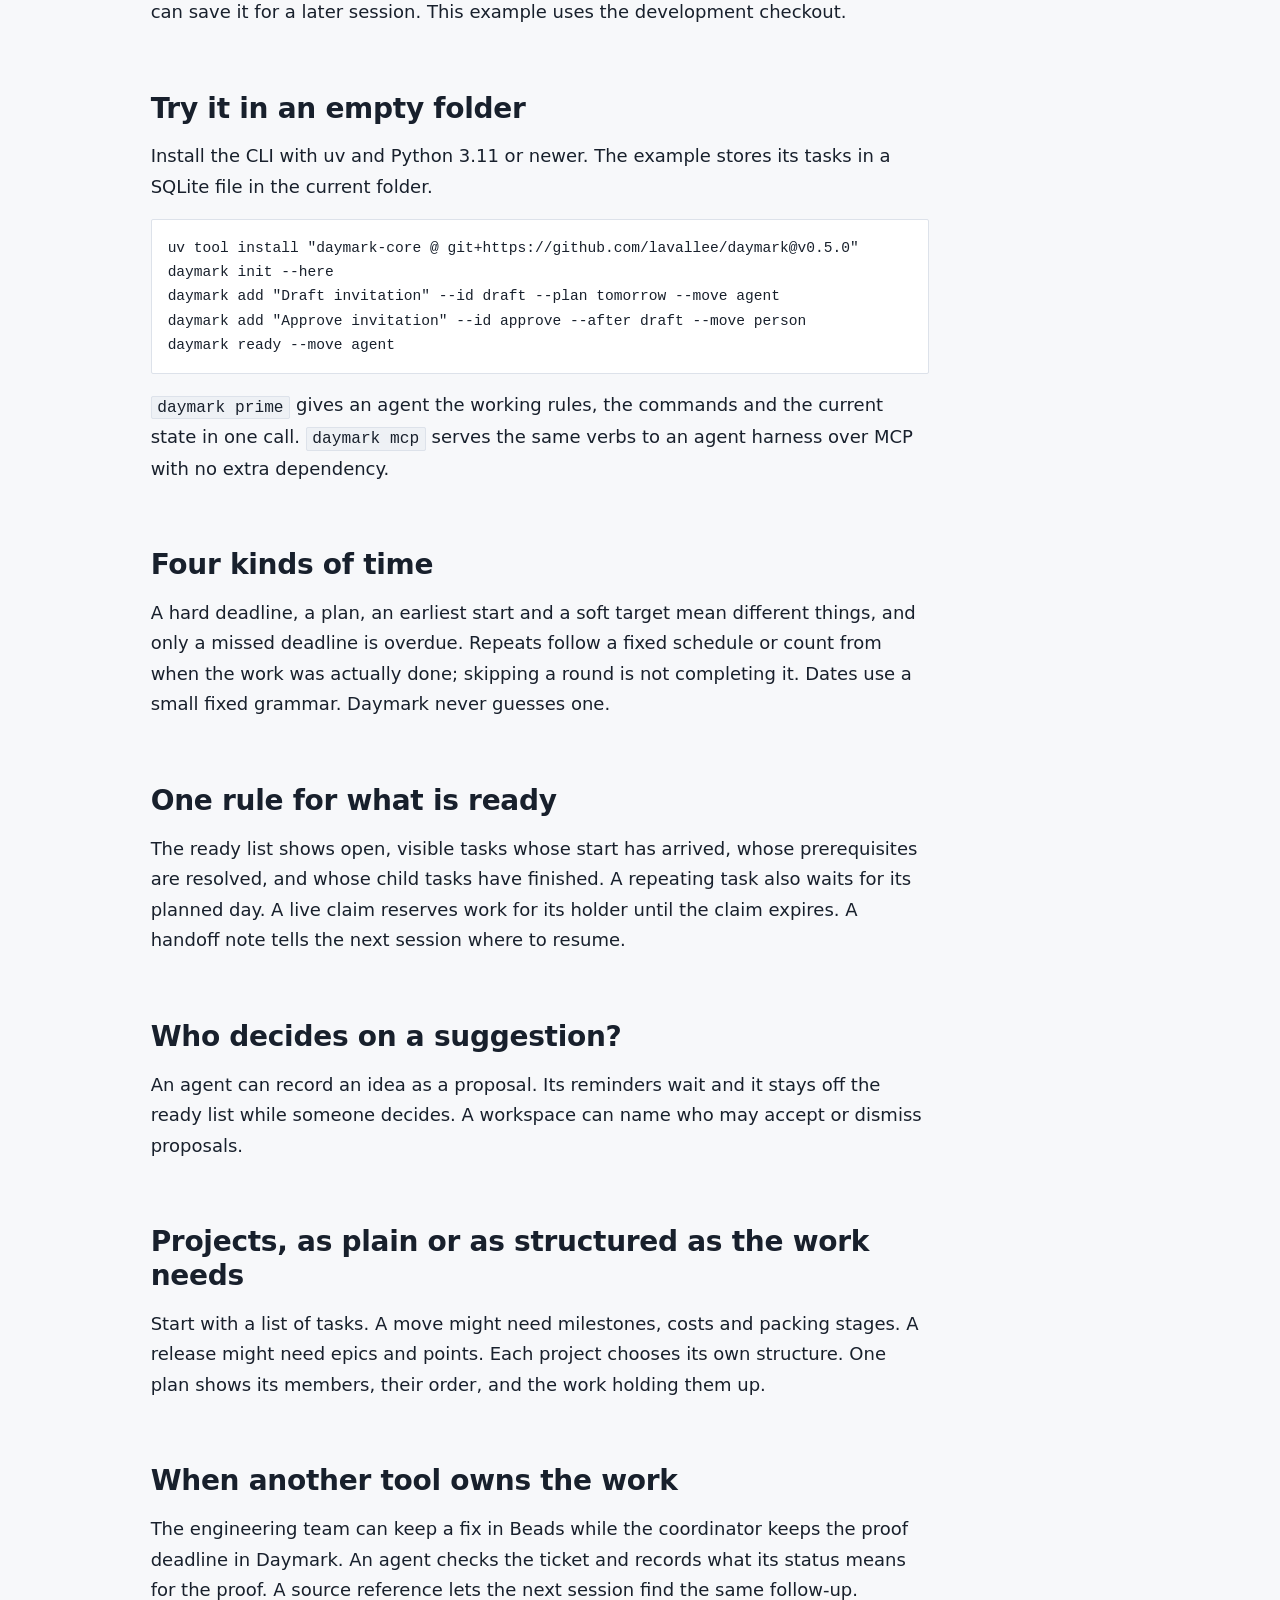
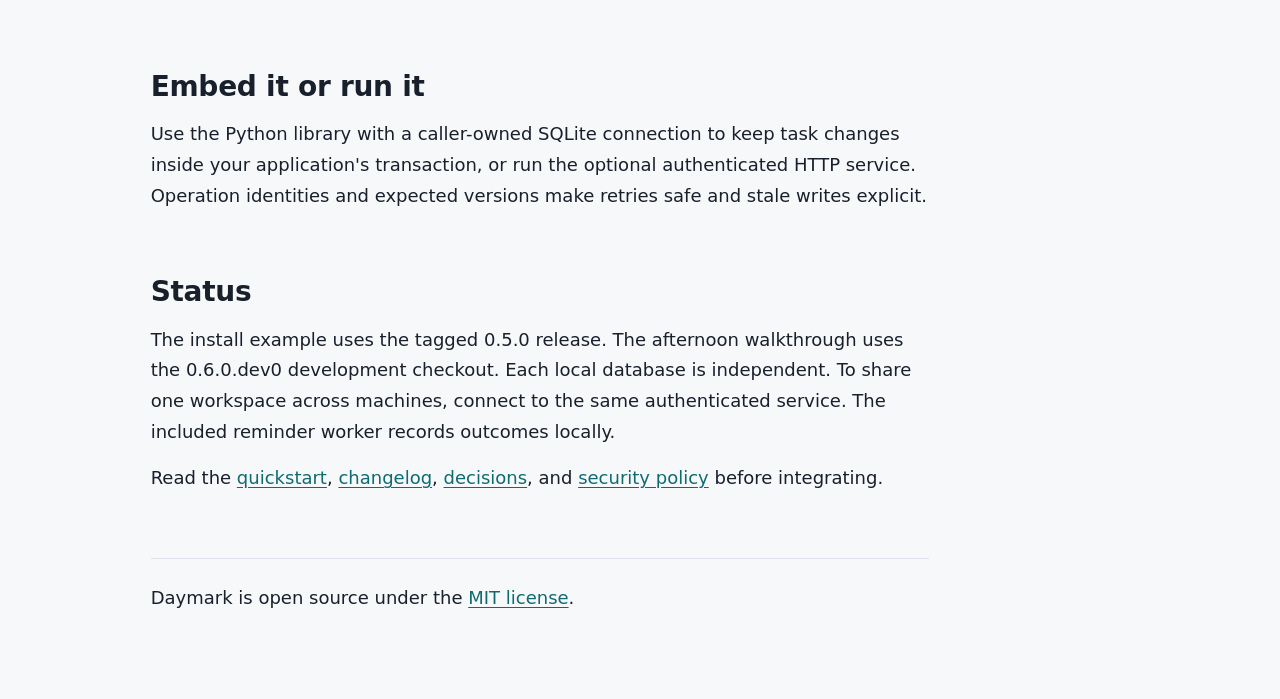
==== commit 40ae1eff: "Preview recurring decisions and qualify first-use concurrency and bounded advice" ====
--- a/docs/index.html
+++ b/docs/index.html
@@ -34,7 +34,7 @@
 <body>
 <header class="article-masthead"><a class="article-masthead__name" href="#walkthrough">Daymark</a><span class="article-masthead__label">Python · SQLite · MIT</span></header>
 <main class="article">
-<div class="article-header"><h1>What can we do now?</h1><p class="article-dek">Daymark keeps a person's commitments across agent sessions. A deadline, a day you hope to work, and an idea awaiting your decision each get their own place.</p><nav aria-label="Project links"><a href="#walkthrough">Try the walkthrough</a><a href="#situation">Try a short afternoon list</a><a href="#start">Install Daymark</a><a href="https://github.com/lavallee/daymark">Source</a><a href="https://github.com/lavallee/daymark/blob/main/docs/agents.md">Agent guide</a><a href="llms.txt">llms.txt</a></nav></div>
+<div class="article-header"><h1>What can we do now?</h1><p class="article-dek">Daymark keeps a person's commitments across agent sessions. A deadline, a day you hope to work, and an idea awaiting your decision each get their own place.</p><nav aria-label="Project links"><a href="#walkthrough">Try the walkthrough</a><a href="#situation">Try a short afternoon list</a><a href="#start">Install Daymark</a><a href="https://github.com/lavallee/daymark">Source</a><a href="https://github.com/lavallee/daymark/blob/v0.5.0/docs/agents.md">0.5.0 agent guide</a><a href="llms.txt">llms.txt</a></nav></div>
 <!-- daymark:walkthrough -->
 <section aria-labelledby="walkthrough"><h2 id="walkthrough">Plan an event</h2>
 <p>It is May 1. The venue needs a deposit by May 8. The invitation needs a draft and an approval. Someone has suggested a poster. Explore the same workspace from four points of view.</p>
@@ -100,11 +100,12 @@
 daymark add "Approve invitation" --id approve --after draft --move person
 daymark ready --move agent</code></pre><p><code>daymark prime</code> gives an agent the working rules, the commands and the current state in one call. <code>daymark mcp</code> serves the same verbs to an agent harness over MCP with no extra dependency.</p></section>
 <section aria-labelledby="timing"><h2 id="timing">Four kinds of time</h2><p>A hard deadline, a plan, an earliest start and a soft target mean different things, and only a missed deadline is overdue. Repeats follow a fixed schedule or count from when the work was actually done; skipping a round is not completing it. Dates use a small fixed grammar. Daymark never guesses one.</p></section>
-<section aria-labelledby="ready"><h2 id="ready">One rule for what is ready</h2><p>A task is ready when it is open, its start has arrived, what it depends on is finished, and nobody else has claimed it. Claims lapse on their own, so a crashed session cannot hold work. Notes carry context to the next session, and every change is recorded with who made it.</p></section>
-<section aria-labelledby="consent"><h2 id="consent">Suggestions are not commitments</h2><p>An agent proposes; a person accepts or dismisses. A proposal is never ready work and its reminders stay dormant until it is accepted. A workspace can name who may decide.</p></section>
-<section aria-labelledby="projects"><h2 id="projects">Projects, as plain or as structured as the work needs</h2><p>A project can be a list of tasks and nothing more. When the work calls for it, a project can add stages for a board, a manual order, item types such as epics, milestones that work belongs to, goals, and typed fields of its own. Each piece is optional and none is enforced. One read returns a whole project as a plan, with a change cursor, so an application can show it as a board or a schedule and write changes back.</p></section>
+<section aria-labelledby="ready"><h2 id="ready">One rule for what is ready</h2><p>The ready list shows open, visible tasks whose start has arrived, whose prerequisites are resolved, and whose child tasks have finished. A repeating task also waits for its planned day. A live claim reserves work for its holder until the claim expires. A handoff note tells the next session where to resume.</p></section>
+<section aria-labelledby="consent"><h2 id="consent">Who decides on a suggestion?</h2><p>An agent can record an idea as a proposal. Its reminders wait and it stays off the ready list while someone decides. A workspace can name who may accept or dismiss proposals.</p></section>
+<section aria-labelledby="projects"><h2 id="projects">Projects, as plain or as structured as the work needs</h2><p>Start with a list of tasks. A move might need milestones, costs and packing stages. A release might need epics and points. Each project chooses its own structure. One plan shows its members, their order, and the work holding them up.</p></section>
+<section aria-labelledby="existing-tools"><h2 id="existing-tools">When another tool owns the work</h2><p>The engineering team can keep a fix in Beads while the coordinator keeps the proof deadline in Daymark. An agent checks the ticket and records what its status means for the proof. A source reference lets the next session find the same follow-up.</p></section>
 <section aria-labelledby="embed"><h2 id="embed">Embed it or run it</h2><p>Use the Python library with a caller-owned SQLite connection to keep task changes inside your application's transaction, or run the optional authenticated HTTP service. Operation identities and expected versions make retries safe and stale writes explicit.</p></section>
-<section aria-labelledby="status"><h2 id="status">Status</h2><p>Version 0.5.0. Installed from source or a tagged release; package registry publication is not yet promised. There is no sync between machines. The default reminder worker records outcomes and sends no notifications.</p><p>Read the <a href="https://github.com/lavallee/daymark/blob/main/README.md">quickstart</a>, <a href="https://github.com/lavallee/daymark/blob/main/CHANGELOG.md">changelog</a>, <a href="https://github.com/lavallee/daymark/blob/main/docs/decisions.md">decisions</a>, and <a href="https://github.com/lavallee/daymark/blob/main/SECURITY.md">security policy</a> before integrating.</p></section>
+<section aria-labelledby="status"><h2 id="status">Status</h2><p>The install example uses the tagged 0.5.0 release. The afternoon walkthrough uses the 0.6.0.dev0 development checkout. Each local database is independent. To share one workspace across machines, connect to the same authenticated service. The included reminder worker records outcomes locally.</p><p>Read the <a href="https://github.com/lavallee/daymark/blob/main/README.md">quickstart</a>, <a href="https://github.com/lavallee/daymark/blob/main/CHANGELOG.md">changelog</a>, <a href="https://github.com/lavallee/daymark/blob/main/docs/decisions.md">decisions</a>, and <a href="https://github.com/lavallee/daymark/blob/main/SECURITY.md">security policy</a> before integrating.</p></section>
 <footer><p>Daymark is open source under the <a href="https://github.com/lavallee/daymark/blob/main/LICENSE">MIT license</a>.</p></footer>
 </main>
 </body>
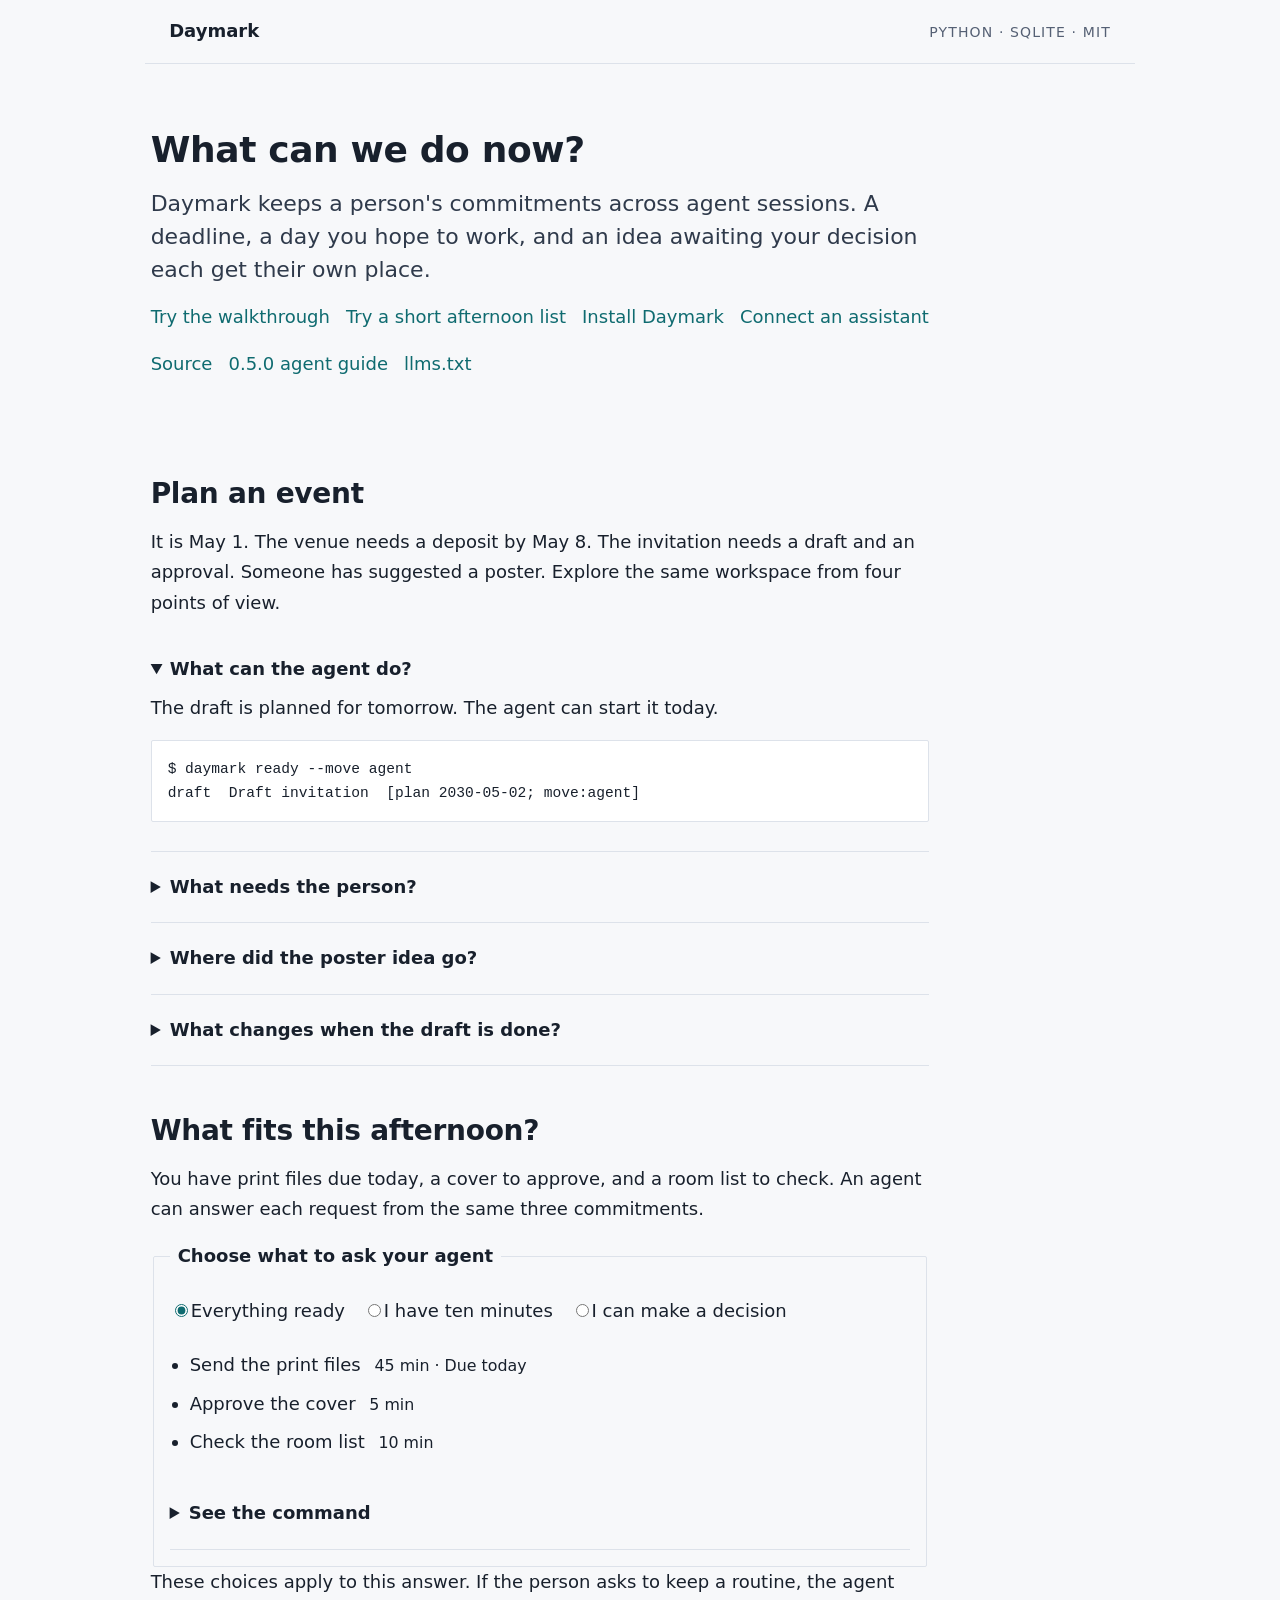
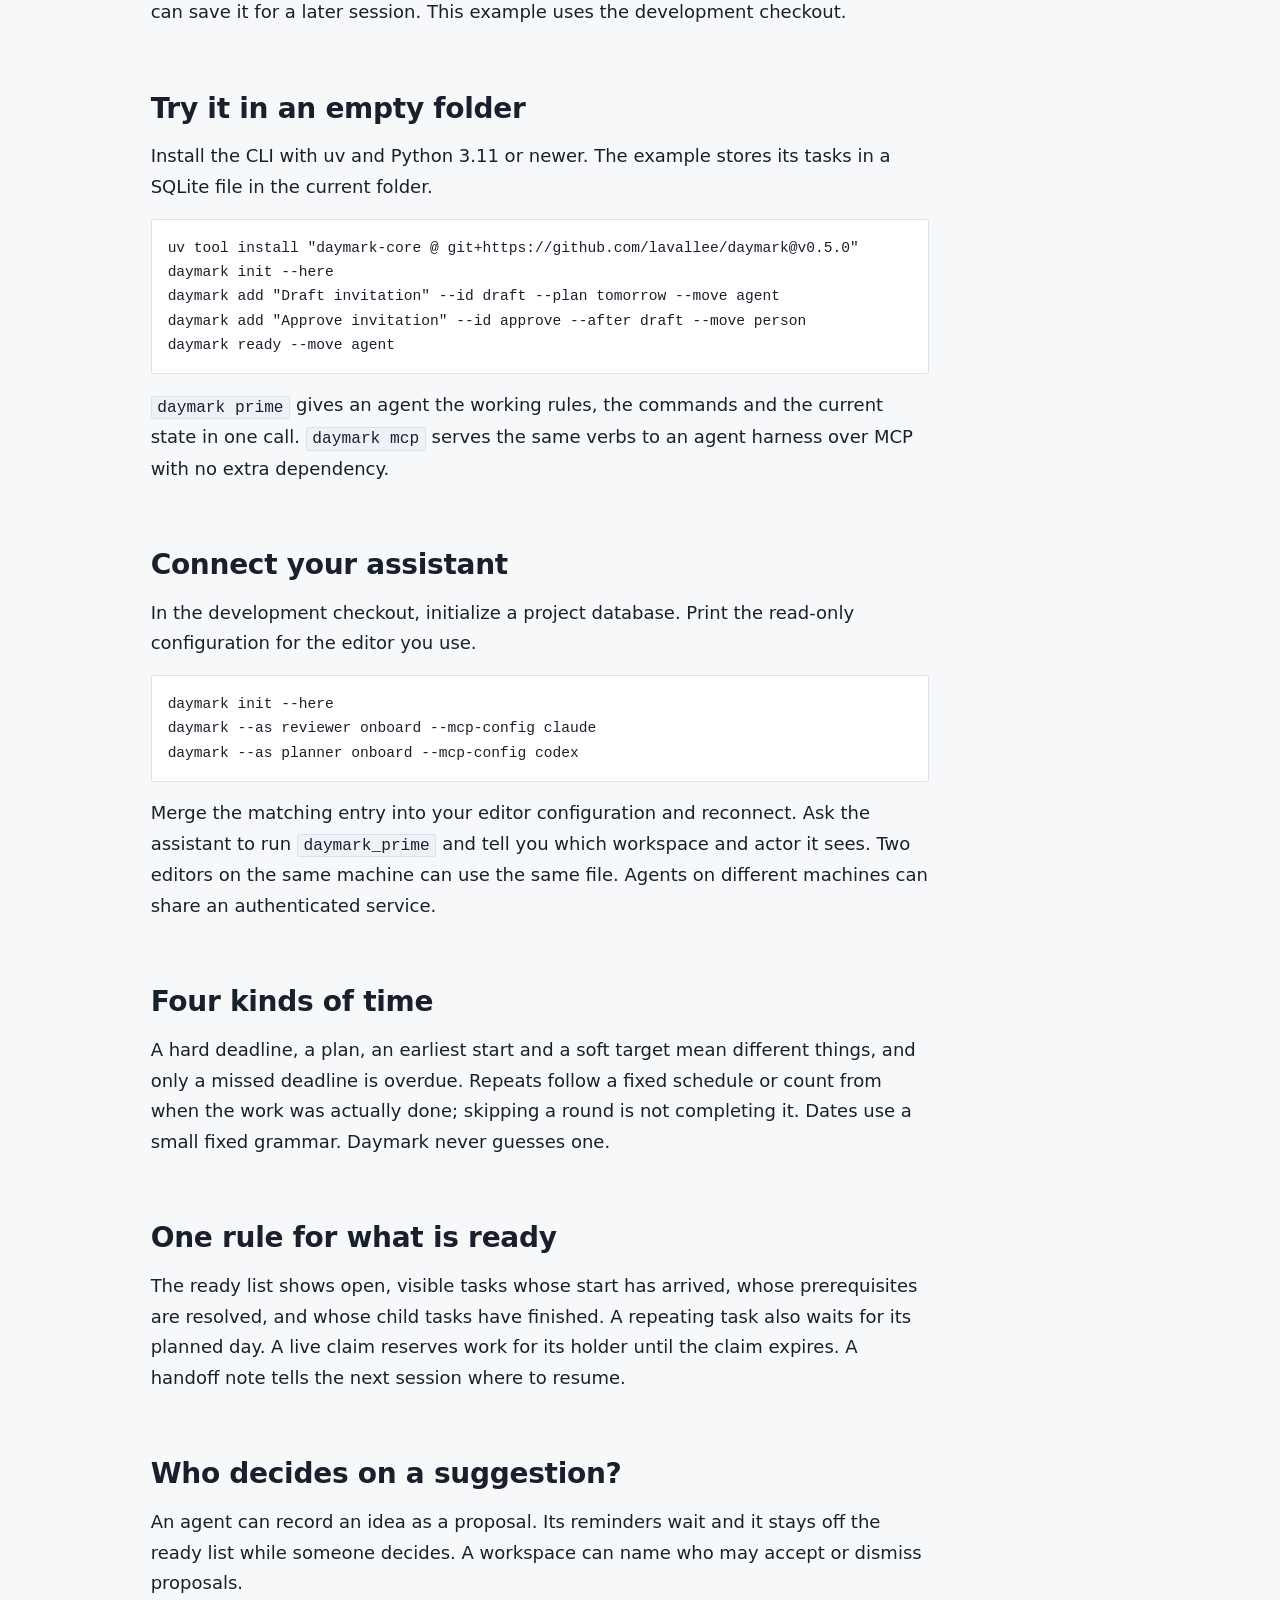
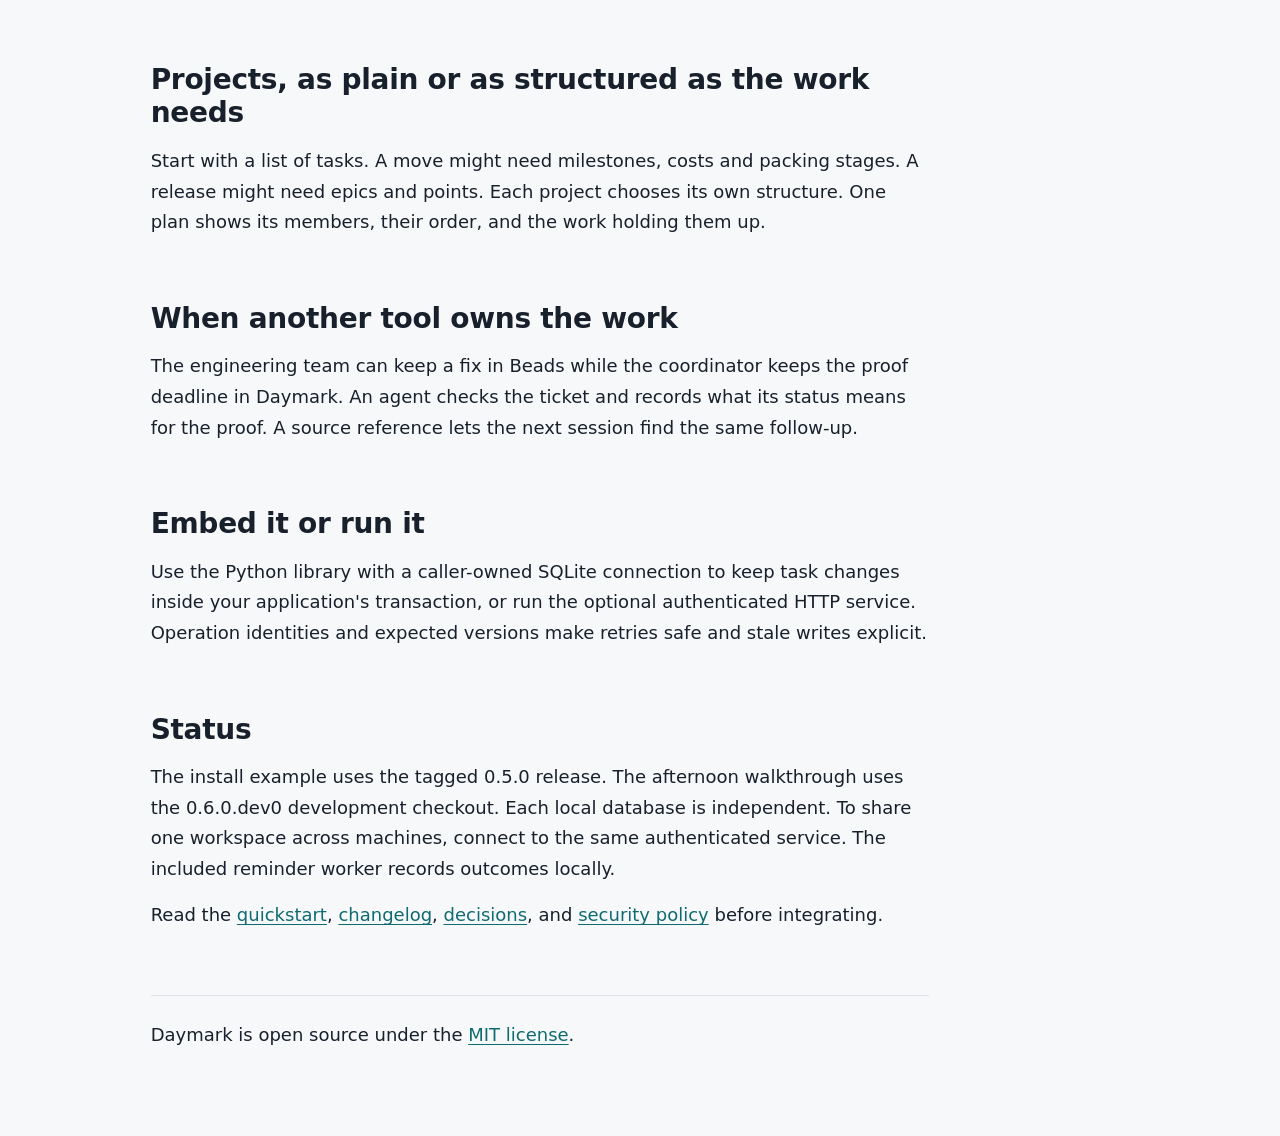
==== commit 9fcd59c5: "Connect real editors, reconcile selected source tasks and review local calendar days" ====
--- a/docs/index.html
+++ b/docs/index.html
@@ -34,7 +34,7 @@
 <body>
 <header class="article-masthead"><a class="article-masthead__name" href="#walkthrough">Daymark</a><span class="article-masthead__label">Python · SQLite · MIT</span></header>
 <main class="article">
-<div class="article-header"><h1>What can we do now?</h1><p class="article-dek">Daymark keeps a person's commitments across agent sessions. A deadline, a day you hope to work, and an idea awaiting your decision each get their own place.</p><nav aria-label="Project links"><a href="#walkthrough">Try the walkthrough</a><a href="#situation">Try a short afternoon list</a><a href="#start">Install Daymark</a><a href="https://github.com/lavallee/daymark">Source</a><a href="https://github.com/lavallee/daymark/blob/v0.5.0/docs/agents.md">0.5.0 agent guide</a><a href="llms.txt">llms.txt</a></nav></div>
+<div class="article-header"><h1>What can we do now?</h1><p class="article-dek">Daymark keeps a person's commitments across agent sessions. A deadline, a day you hope to work, and an idea awaiting your decision each get their own place.</p><nav aria-label="Project links"><a href="#walkthrough">Try the walkthrough</a><a href="#situation">Try a short afternoon list</a><a href="#start">Install Daymark</a><a href="#connect">Connect an assistant</a><a href="https://github.com/lavallee/daymark">Source</a><a href="https://github.com/lavallee/daymark/blob/v0.5.0/docs/agents.md">0.5.0 agent guide</a><a href="llms.txt">llms.txt</a></nav></div>
 <!-- daymark:walkthrough -->
 <section aria-labelledby="walkthrough"><h2 id="walkthrough">Plan an event</h2>
 <p>It is May 1. The venue needs a deposit by May 8. The invitation needs a draft and an approval. Someone has suggested a poster. Explore the same workspace from four points of view.</p>
@@ -99,6 +99,12 @@
 daymark add "Draft invitation" --id draft --plan tomorrow --move agent
 daymark add "Approve invitation" --id approve --after draft --move person
 daymark ready --move agent</code></pre><p><code>daymark prime</code> gives an agent the working rules, the commands and the current state in one call. <code>daymark mcp</code> serves the same verbs to an agent harness over MCP with no extra dependency.</p></section>
+<section aria-labelledby="connect"><h2 id="connect">Connect your assistant</h2>
+<p>In the development checkout, initialize a project database. Print the read-only configuration for the editor you use.</p>
+<pre><code>daymark init --here
+daymark --as reviewer onboard --mcp-config claude
+daymark --as planner onboard --mcp-config codex</code></pre>
+<p>Merge the matching entry into your editor configuration and reconnect. Ask the assistant to run <code>daymark_prime</code> and tell you which workspace and actor it sees. Two editors on the same machine can use the same file. Agents on different machines can share an authenticated service.</p></section>
 <section aria-labelledby="timing"><h2 id="timing">Four kinds of time</h2><p>A hard deadline, a plan, an earliest start and a soft target mean different things, and only a missed deadline is overdue. Repeats follow a fixed schedule or count from when the work was actually done; skipping a round is not completing it. Dates use a small fixed grammar. Daymark never guesses one.</p></section>
 <section aria-labelledby="ready"><h2 id="ready">One rule for what is ready</h2><p>The ready list shows open, visible tasks whose start has arrived, whose prerequisites are resolved, and whose child tasks have finished. A repeating task also waits for its planned day. A live claim reserves work for its holder until the claim expires. A handoff note tells the next session where to resume.</p></section>
 <section aria-labelledby="consent"><h2 id="consent">Who decides on a suggestion?</h2><p>An agent can record an idea as a proposal. Its reminders wait and it stays off the ready list while someone decides. A workspace can name who may accept or dismiss proposals.</p></section>
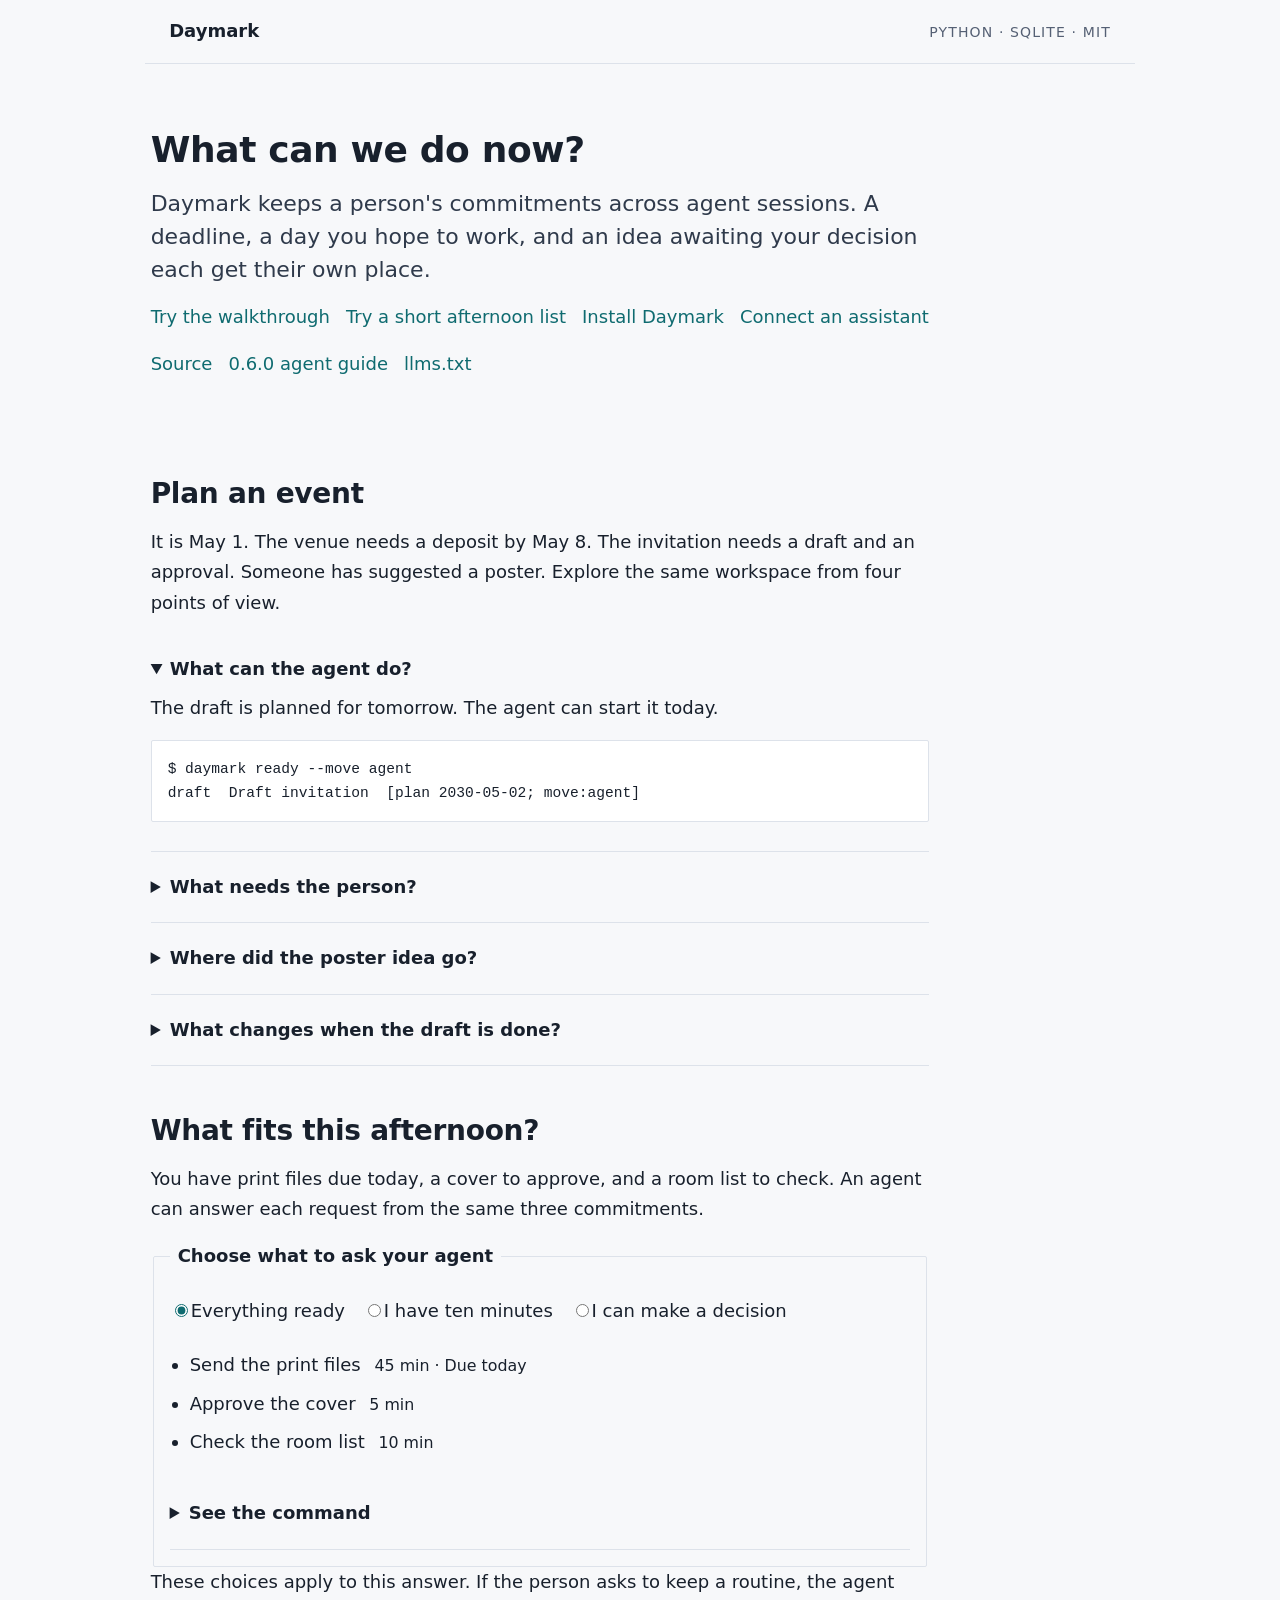
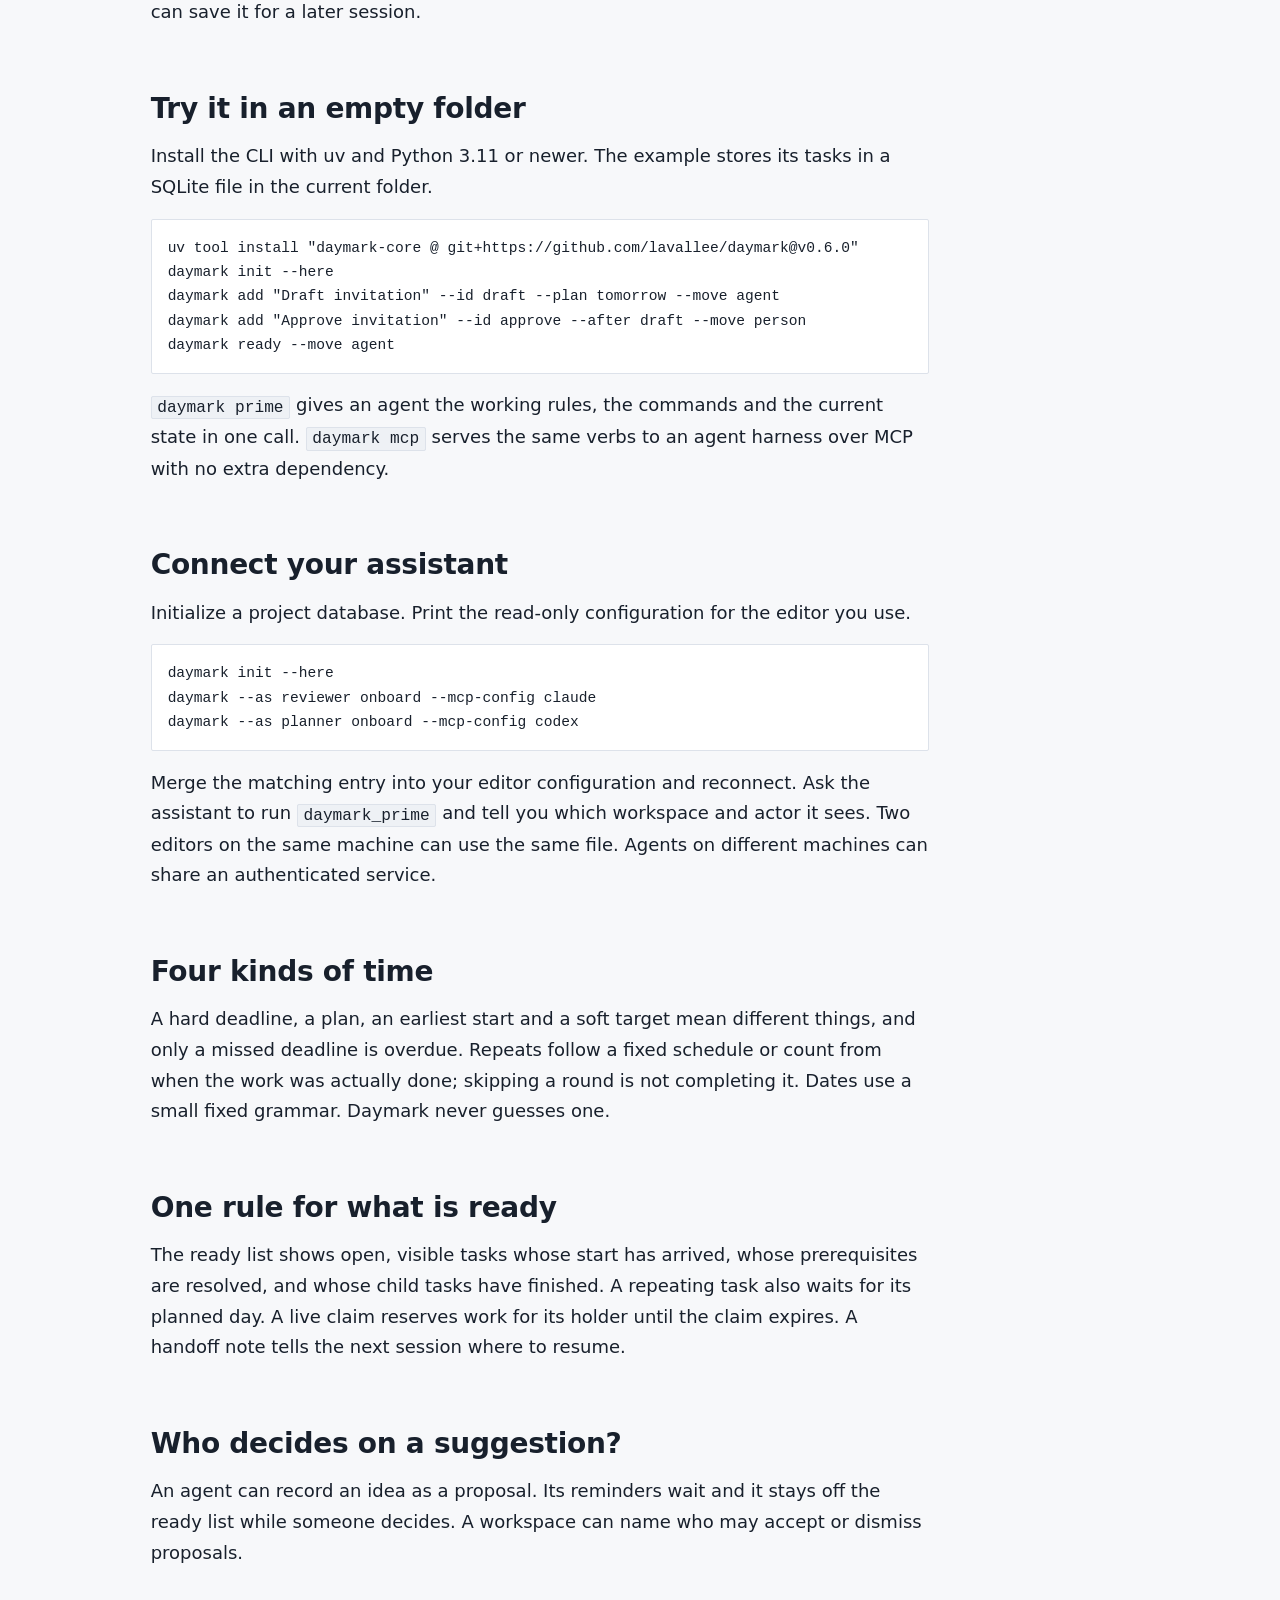
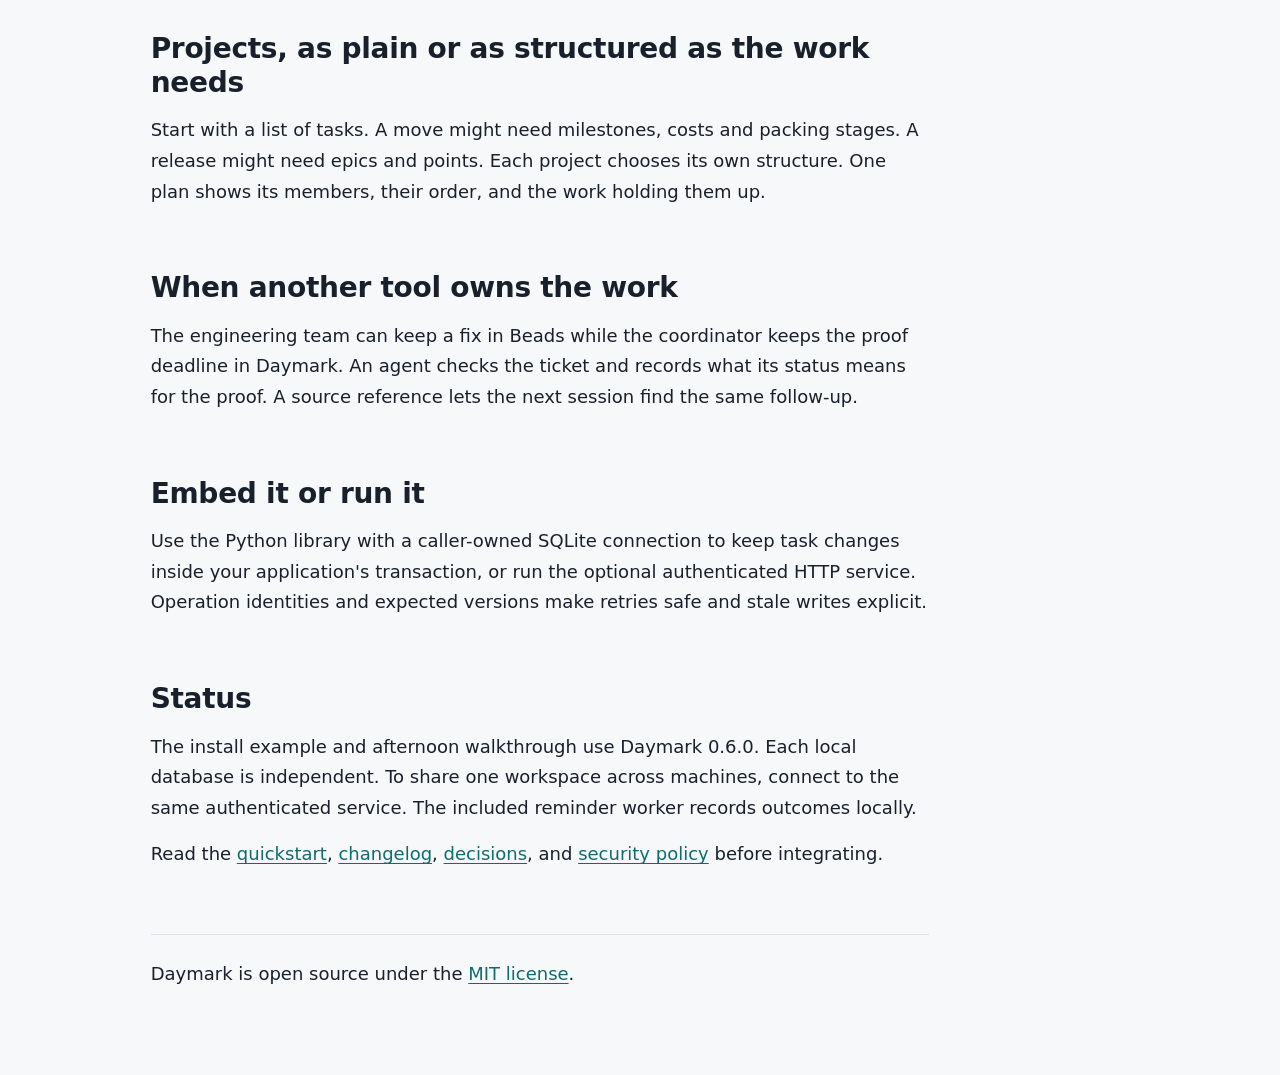
==== commit f9b46ec6: "chore(release): Daymark 0.6.0" ====
--- a/docs/index.html
+++ b/docs/index.html
@@ -34,7 +34,7 @@
 <body>
 <header class="article-masthead"><a class="article-masthead__name" href="#walkthrough">Daymark</a><span class="article-masthead__label">Python · SQLite · MIT</span></header>
 <main class="article">
-<div class="article-header"><h1>What can we do now?</h1><p class="article-dek">Daymark keeps a person's commitments across agent sessions. A deadline, a day you hope to work, and an idea awaiting your decision each get their own place.</p><nav aria-label="Project links"><a href="#walkthrough">Try the walkthrough</a><a href="#situation">Try a short afternoon list</a><a href="#start">Install Daymark</a><a href="#connect">Connect an assistant</a><a href="https://github.com/lavallee/daymark">Source</a><a href="https://github.com/lavallee/daymark/blob/v0.5.0/docs/agents.md">0.5.0 agent guide</a><a href="llms.txt">llms.txt</a></nav></div>
+<div class="article-header"><h1>What can we do now?</h1><p class="article-dek">Daymark keeps a person's commitments across agent sessions. A deadline, a day you hope to work, and an idea awaiting your decision each get their own place.</p><nav aria-label="Project links"><a href="#walkthrough">Try the walkthrough</a><a href="#situation">Try a short afternoon list</a><a href="#start">Install Daymark</a><a href="#connect">Connect an assistant</a><a href="https://github.com/lavallee/daymark">Source</a><a href="https://github.com/lavallee/daymark/blob/v0.6.0/docs/agents.md">0.6.0 agent guide</a><a href="llms.txt">llms.txt</a></nav></div>
 <!-- daymark:walkthrough -->
 <section aria-labelledby="walkthrough"><h2 id="walkthrough">Plan an event</h2>
 <p>It is May 1. The venue needs a deposit by May 8. The invitation needs a draft and an approval. Someone has suggested a poster. Explore the same workspace from four points of view.</p>
@@ -91,16 +91,16 @@
 </ul>
 <details><summary>See the command</summary><pre><code>daymark ready --move answer</code></pre></details></div>
 </fieldset>
-<p>These choices apply to this answer. If the person asks to keep a routine, the agent can save it for a later session. This example uses the development checkout.</p>
+<p>These choices apply to this answer. If the person asks to keep a routine, the agent can save it for a later session.</p>
 </section>
 <!-- /daymark:walkthrough -->
-<section aria-labelledby="start"><h2 id="start">Try it in an empty folder</h2><p>Install the CLI with uv and Python 3.11 or newer. The example stores its tasks in a SQLite file in the current folder.</p><pre><code>uv tool install "daymark-core @ git+https://github.com/lavallee/daymark@v0.5.0"
+<section aria-labelledby="start"><h2 id="start">Try it in an empty folder</h2><p>Install the CLI with uv and Python 3.11 or newer. The example stores its tasks in a SQLite file in the current folder.</p><pre><code>uv tool install "daymark-core @ git+https://github.com/lavallee/daymark@v0.6.0"
 daymark init --here
 daymark add "Draft invitation" --id draft --plan tomorrow --move agent
 daymark add "Approve invitation" --id approve --after draft --move person
 daymark ready --move agent</code></pre><p><code>daymark prime</code> gives an agent the working rules, the commands and the current state in one call. <code>daymark mcp</code> serves the same verbs to an agent harness over MCP with no extra dependency.</p></section>
 <section aria-labelledby="connect"><h2 id="connect">Connect your assistant</h2>
-<p>In the development checkout, initialize a project database. Print the read-only configuration for the editor you use.</p>
+<p>Initialize a project database. Print the read-only configuration for the editor you use.</p>
 <pre><code>daymark init --here
 daymark --as reviewer onboard --mcp-config claude
 daymark --as planner onboard --mcp-config codex</code></pre>
@@ -111,7 +111,7 @@
 <section aria-labelledby="projects"><h2 id="projects">Projects, as plain or as structured as the work needs</h2><p>Start with a list of tasks. A move might need milestones, costs and packing stages. A release might need epics and points. Each project chooses its own structure. One plan shows its members, their order, and the work holding them up.</p></section>
 <section aria-labelledby="existing-tools"><h2 id="existing-tools">When another tool owns the work</h2><p>The engineering team can keep a fix in Beads while the coordinator keeps the proof deadline in Daymark. An agent checks the ticket and records what its status means for the proof. A source reference lets the next session find the same follow-up.</p></section>
 <section aria-labelledby="embed"><h2 id="embed">Embed it or run it</h2><p>Use the Python library with a caller-owned SQLite connection to keep task changes inside your application's transaction, or run the optional authenticated HTTP service. Operation identities and expected versions make retries safe and stale writes explicit.</p></section>
-<section aria-labelledby="status"><h2 id="status">Status</h2><p>The install example uses the tagged 0.5.0 release. The afternoon walkthrough uses the 0.6.0.dev0 development checkout. Each local database is independent. To share one workspace across machines, connect to the same authenticated service. The included reminder worker records outcomes locally.</p><p>Read the <a href="https://github.com/lavallee/daymark/blob/main/README.md">quickstart</a>, <a href="https://github.com/lavallee/daymark/blob/main/CHANGELOG.md">changelog</a>, <a href="https://github.com/lavallee/daymark/blob/main/docs/decisions.md">decisions</a>, and <a href="https://github.com/lavallee/daymark/blob/main/SECURITY.md">security policy</a> before integrating.</p></section>
+<section aria-labelledby="status"><h2 id="status">Status</h2><p>The install example and afternoon walkthrough use Daymark 0.6.0. Each local database is independent. To share one workspace across machines, connect to the same authenticated service. The included reminder worker records outcomes locally.</p><p>Read the <a href="https://github.com/lavallee/daymark/blob/main/README.md">quickstart</a>, <a href="https://github.com/lavallee/daymark/blob/main/CHANGELOG.md">changelog</a>, <a href="https://github.com/lavallee/daymark/blob/main/docs/decisions.md">decisions</a>, and <a href="https://github.com/lavallee/daymark/blob/main/SECURITY.md">security policy</a> before integrating.</p></section>
 <footer><p>Daymark is open source under the <a href="https://github.com/lavallee/daymark/blob/main/LICENSE">MIT license</a>.</p></footer>
 </main>
 </body>
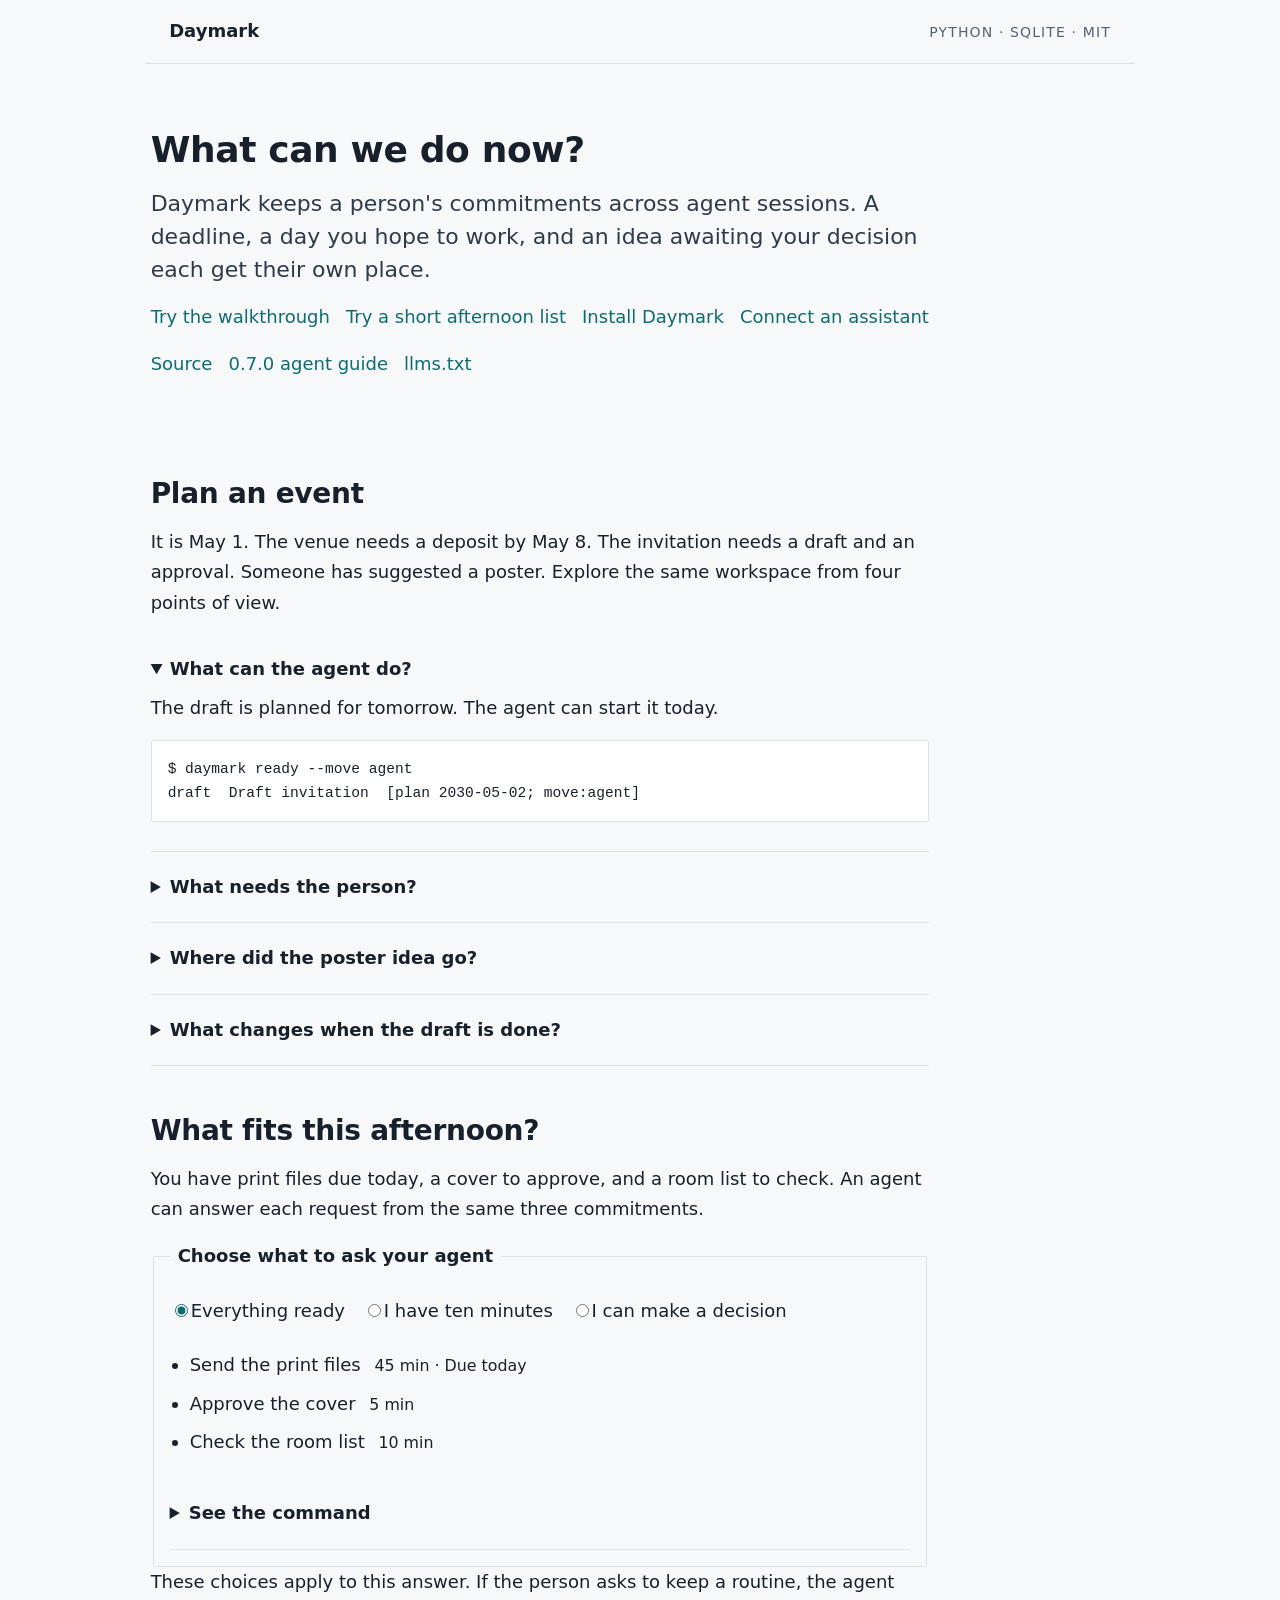
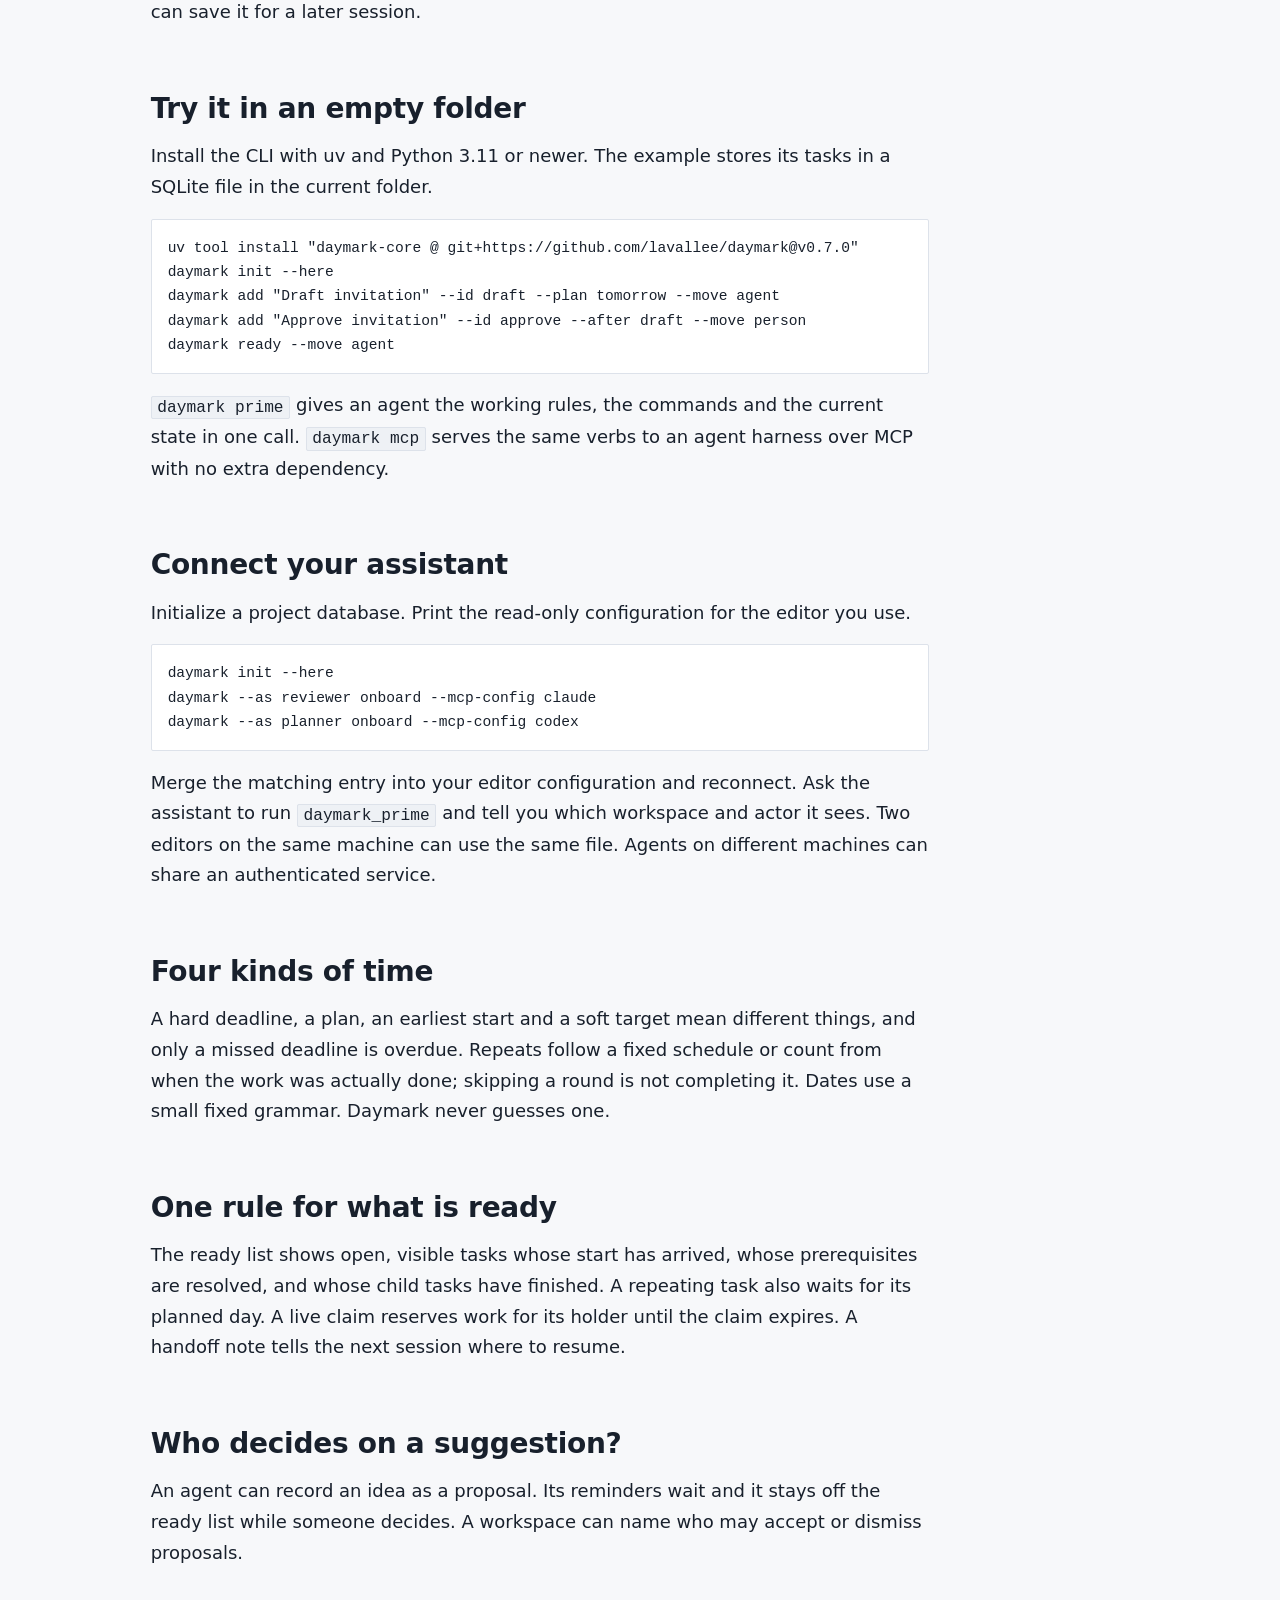
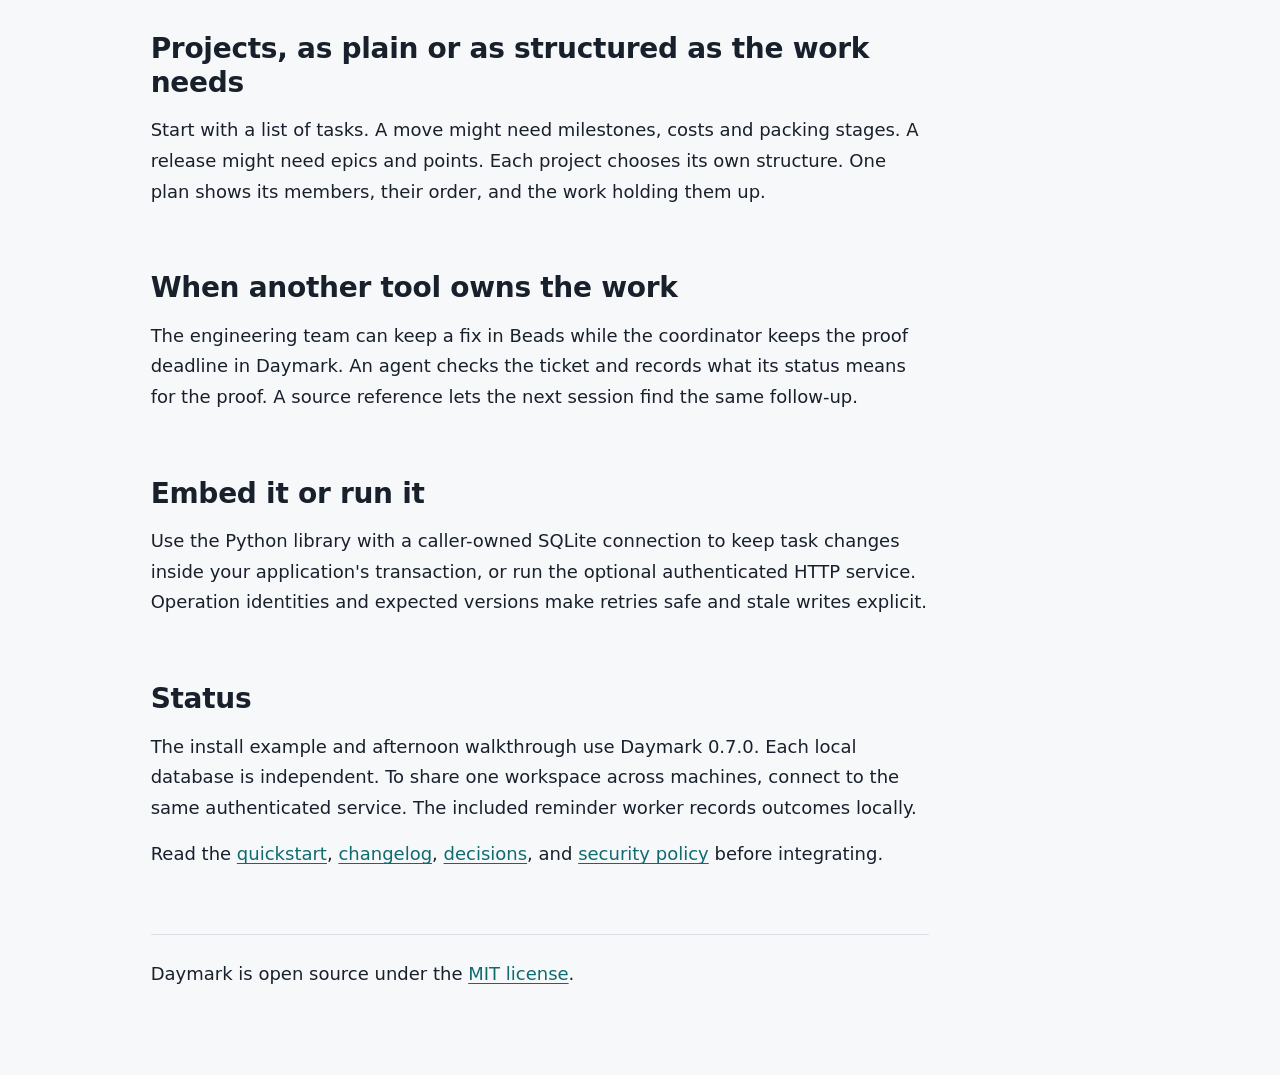
==== commit 2ce48711: "chore(release): Daymark 0.7.0 Co-Authored-By: Claude Fable 5.2 <noreply@anthropic.com>" ====
--- a/docs/index.html
+++ b/docs/index.html
@@ -34,7 +34,7 @@
 <body>
 <header class="article-masthead"><a class="article-masthead__name" href="#walkthrough">Daymark</a><span class="article-masthead__label">Python · SQLite · MIT</span></header>
 <main class="article">
-<div class="article-header"><h1>What can we do now?</h1><p class="article-dek">Daymark keeps a person's commitments across agent sessions. A deadline, a day you hope to work, and an idea awaiting your decision each get their own place.</p><nav aria-label="Project links"><a href="#walkthrough">Try the walkthrough</a><a href="#situation">Try a short afternoon list</a><a href="#start">Install Daymark</a><a href="#connect">Connect an assistant</a><a href="https://github.com/lavallee/daymark">Source</a><a href="https://github.com/lavallee/daymark/blob/v0.6.0/docs/agents.md">0.6.0 agent guide</a><a href="llms.txt">llms.txt</a></nav></div>
+<div class="article-header"><h1>What can we do now?</h1><p class="article-dek">Daymark keeps a person's commitments across agent sessions. A deadline, a day you hope to work, and an idea awaiting your decision each get their own place.</p><nav aria-label="Project links"><a href="#walkthrough">Try the walkthrough</a><a href="#situation">Try a short afternoon list</a><a href="#start">Install Daymark</a><a href="#connect">Connect an assistant</a><a href="https://github.com/lavallee/daymark">Source</a><a href="https://github.com/lavallee/daymark/blob/v0.7.0/docs/agents.md">0.7.0 agent guide</a><a href="llms.txt">llms.txt</a></nav></div>
 <!-- daymark:walkthrough -->
 <section aria-labelledby="walkthrough"><h2 id="walkthrough">Plan an event</h2>
 <p>It is May 1. The venue needs a deposit by May 8. The invitation needs a draft and an approval. Someone has suggested a poster. Explore the same workspace from four points of view.</p>
@@ -94,7 +94,7 @@
 <p>These choices apply to this answer. If the person asks to keep a routine, the agent can save it for a later session.</p>
 </section>
 <!-- /daymark:walkthrough -->
-<section aria-labelledby="start"><h2 id="start">Try it in an empty folder</h2><p>Install the CLI with uv and Python 3.11 or newer. The example stores its tasks in a SQLite file in the current folder.</p><pre><code>uv tool install "daymark-core @ git+https://github.com/lavallee/daymark@v0.6.0"
+<section aria-labelledby="start"><h2 id="start">Try it in an empty folder</h2><p>Install the CLI with uv and Python 3.11 or newer. The example stores its tasks in a SQLite file in the current folder.</p><pre><code>uv tool install "daymark-core @ git+https://github.com/lavallee/daymark@v0.7.0"
 daymark init --here
 daymark add "Draft invitation" --id draft --plan tomorrow --move agent
 daymark add "Approve invitation" --id approve --after draft --move person
@@ -111,7 +111,7 @@
 <section aria-labelledby="projects"><h2 id="projects">Projects, as plain or as structured as the work needs</h2><p>Start with a list of tasks. A move might need milestones, costs and packing stages. A release might need epics and points. Each project chooses its own structure. One plan shows its members, their order, and the work holding them up.</p></section>
 <section aria-labelledby="existing-tools"><h2 id="existing-tools">When another tool owns the work</h2><p>The engineering team can keep a fix in Beads while the coordinator keeps the proof deadline in Daymark. An agent checks the ticket and records what its status means for the proof. A source reference lets the next session find the same follow-up.</p></section>
 <section aria-labelledby="embed"><h2 id="embed">Embed it or run it</h2><p>Use the Python library with a caller-owned SQLite connection to keep task changes inside your application's transaction, or run the optional authenticated HTTP service. Operation identities and expected versions make retries safe and stale writes explicit.</p></section>
-<section aria-labelledby="status"><h2 id="status">Status</h2><p>The install example and afternoon walkthrough use Daymark 0.6.0. Each local database is independent. To share one workspace across machines, connect to the same authenticated service. The included reminder worker records outcomes locally.</p><p>Read the <a href="https://github.com/lavallee/daymark/blob/main/README.md">quickstart</a>, <a href="https://github.com/lavallee/daymark/blob/main/CHANGELOG.md">changelog</a>, <a href="https://github.com/lavallee/daymark/blob/main/docs/decisions.md">decisions</a>, and <a href="https://github.com/lavallee/daymark/blob/main/SECURITY.md">security policy</a> before integrating.</p></section>
+<section aria-labelledby="status"><h2 id="status">Status</h2><p>The install example and afternoon walkthrough use Daymark 0.7.0. Each local database is independent. To share one workspace across machines, connect to the same authenticated service. The included reminder worker records outcomes locally.</p><p>Read the <a href="https://github.com/lavallee/daymark/blob/main/README.md">quickstart</a>, <a href="https://github.com/lavallee/daymark/blob/main/CHANGELOG.md">changelog</a>, <a href="https://github.com/lavallee/daymark/blob/main/docs/decisions.md">decisions</a>, and <a href="https://github.com/lavallee/daymark/blob/main/SECURITY.md">security policy</a> before integrating.</p></section>
 <footer><p>Daymark is open source under the <a href="https://github.com/lavallee/daymark/blob/main/LICENSE">MIT license</a>.</p></footer>
 </main>
 </body>
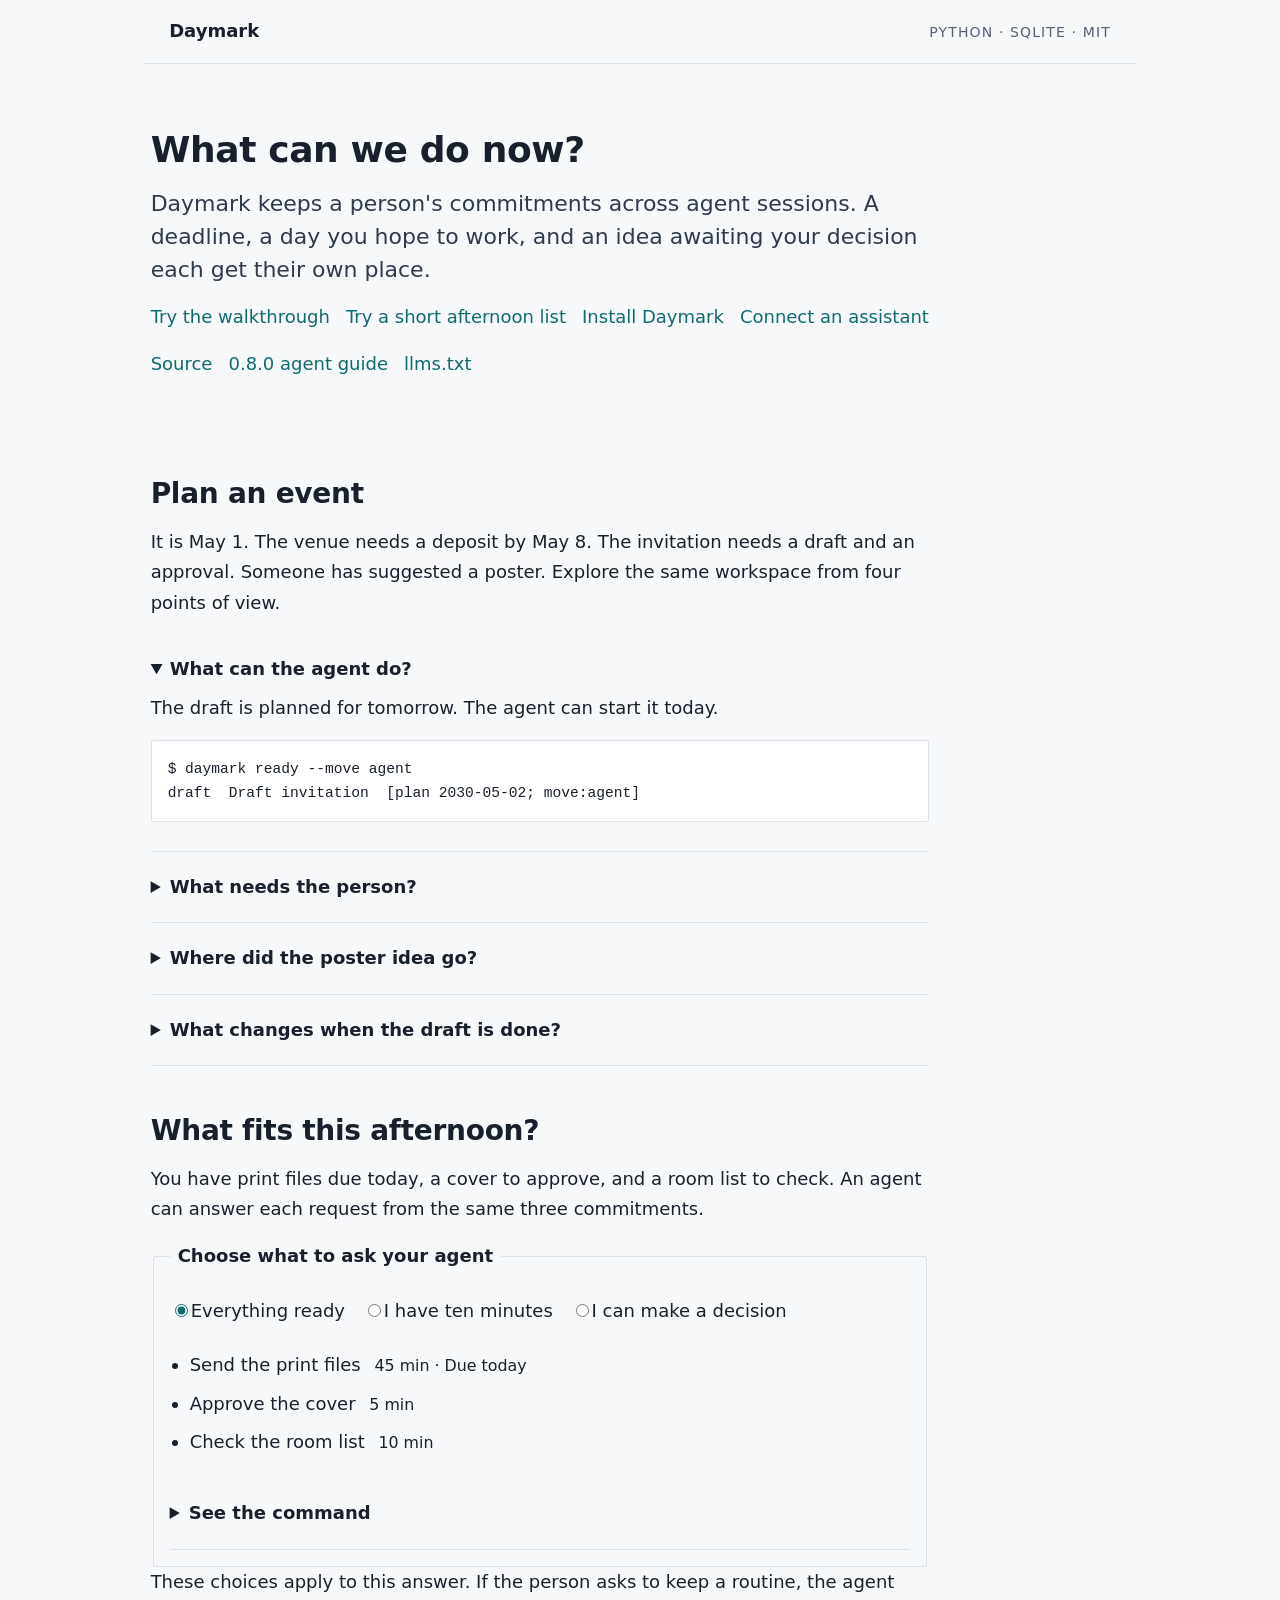
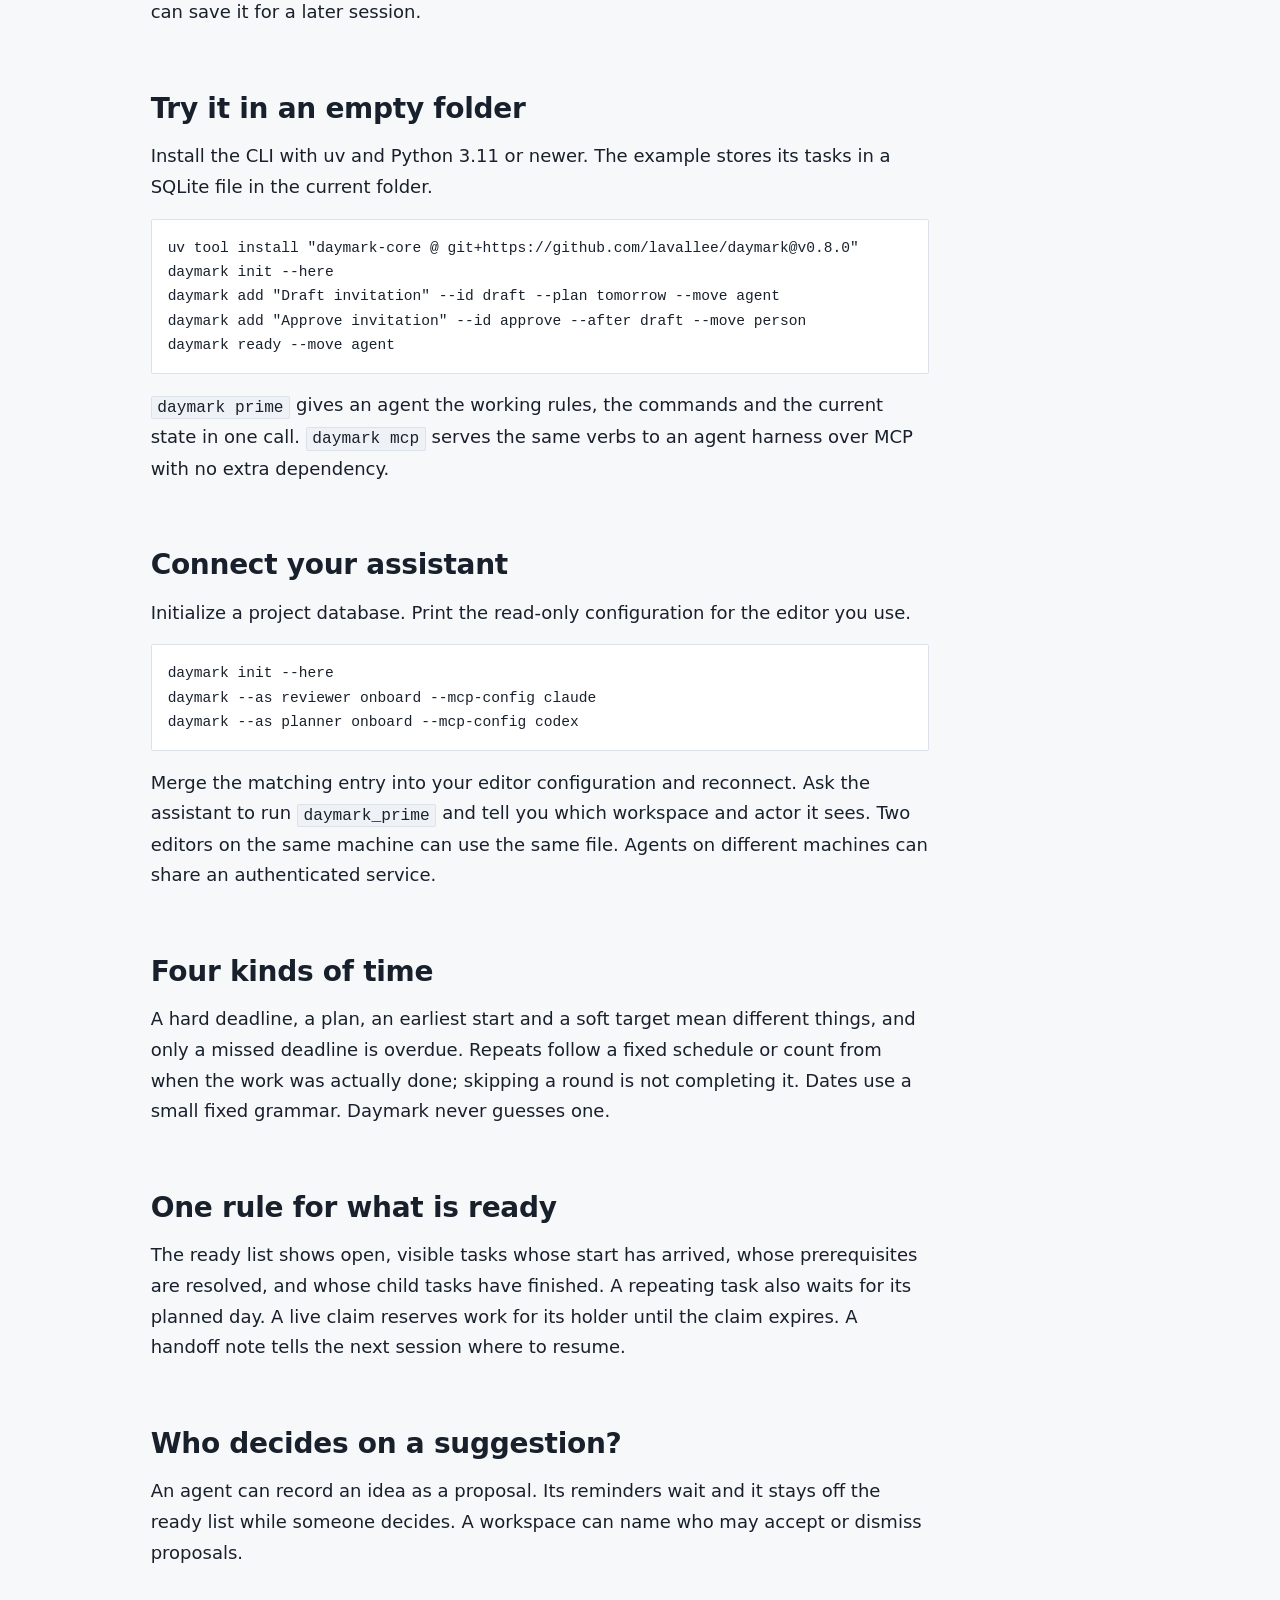
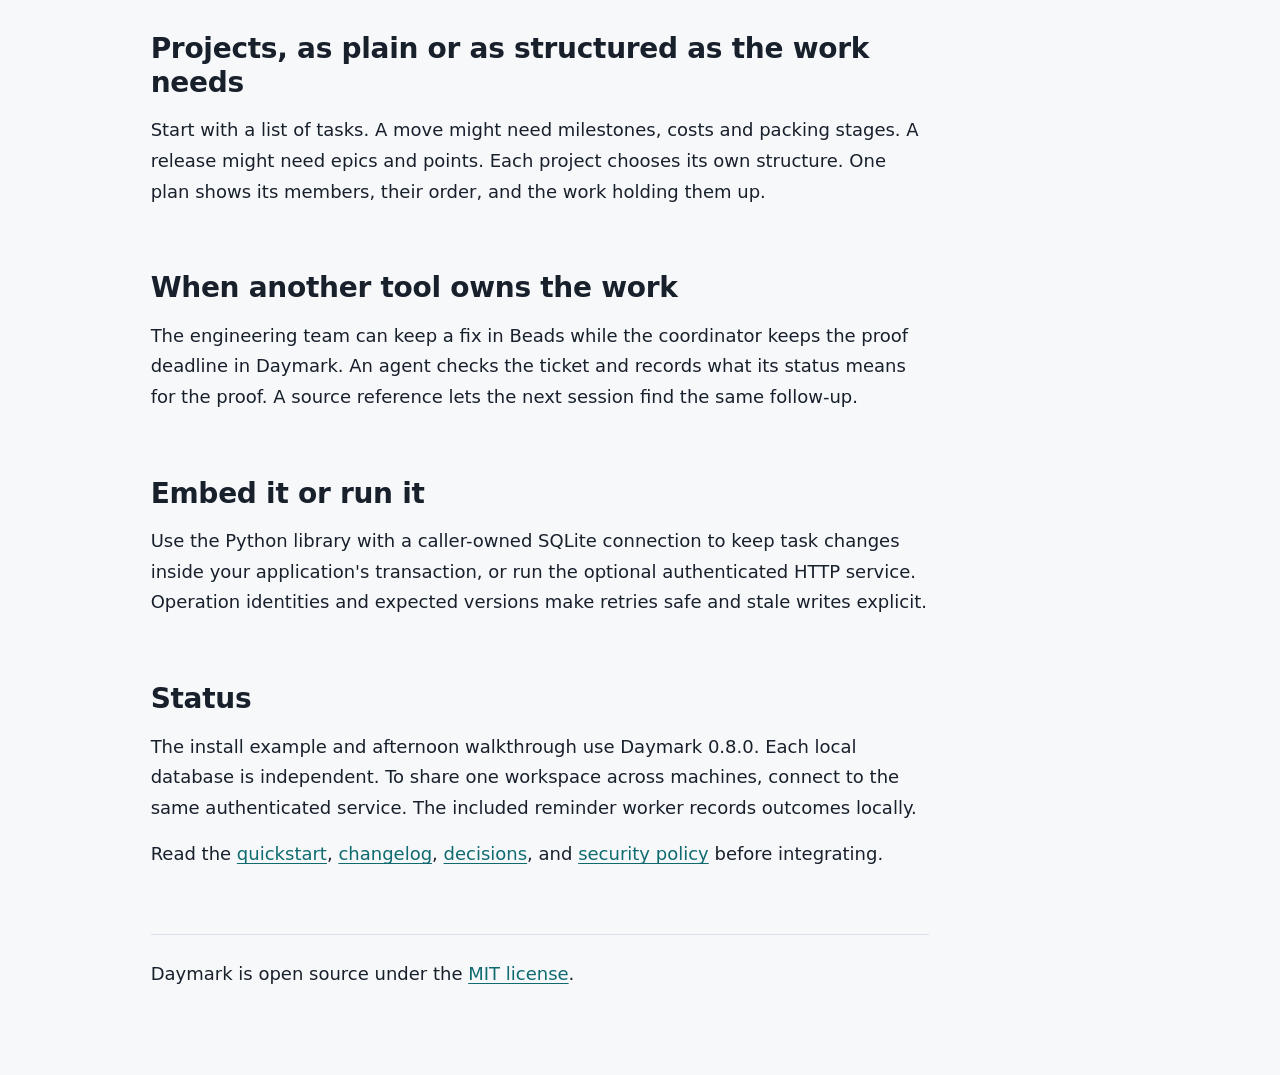
==== commit bd6adbff: "chore(release): Daymark 0.8.0 Co-Authored-By: Claude Opus 5.5 <noreply@anthropic.com>" ====
--- a/docs/index.html
+++ b/docs/index.html
@@ -34,7 +34,7 @@
 <body>
 <header class="article-masthead"><a class="article-masthead__name" href="#walkthrough">Daymark</a><span class="article-masthead__label">Python · SQLite · MIT</span></header>
 <main class="article">
-<div class="article-header"><h1>What can we do now?</h1><p class="article-dek">Daymark keeps a person's commitments across agent sessions. A deadline, a day you hope to work, and an idea awaiting your decision each get their own place.</p><nav aria-label="Project links"><a href="#walkthrough">Try the walkthrough</a><a href="#situation">Try a short afternoon list</a><a href="#start">Install Daymark</a><a href="#connect">Connect an assistant</a><a href="https://github.com/lavallee/daymark">Source</a><a href="https://github.com/lavallee/daymark/blob/v0.7.0/docs/agents.md">0.7.0 agent guide</a><a href="llms.txt">llms.txt</a></nav></div>
+<div class="article-header"><h1>What can we do now?</h1><p class="article-dek">Daymark keeps a person's commitments across agent sessions. A deadline, a day you hope to work, and an idea awaiting your decision each get their own place.</p><nav aria-label="Project links"><a href="#walkthrough">Try the walkthrough</a><a href="#situation">Try a short afternoon list</a><a href="#start">Install Daymark</a><a href="#connect">Connect an assistant</a><a href="https://github.com/lavallee/daymark">Source</a><a href="https://github.com/lavallee/daymark/blob/v0.8.0/docs/agents.md">0.8.0 agent guide</a><a href="llms.txt">llms.txt</a></nav></div>
 <!-- daymark:walkthrough -->
 <section aria-labelledby="walkthrough"><h2 id="walkthrough">Plan an event</h2>
 <p>It is May 1. The venue needs a deposit by May 8. The invitation needs a draft and an approval. Someone has suggested a poster. Explore the same workspace from four points of view.</p>
@@ -94,7 +94,7 @@
 <p>These choices apply to this answer. If the person asks to keep a routine, the agent can save it for a later session.</p>
 </section>
 <!-- /daymark:walkthrough -->
-<section aria-labelledby="start"><h2 id="start">Try it in an empty folder</h2><p>Install the CLI with uv and Python 3.11 or newer. The example stores its tasks in a SQLite file in the current folder.</p><pre><code>uv tool install "daymark-core @ git+https://github.com/lavallee/daymark@v0.7.0"
+<section aria-labelledby="start"><h2 id="start">Try it in an empty folder</h2><p>Install the CLI with uv and Python 3.11 or newer. The example stores its tasks in a SQLite file in the current folder.</p><pre><code>uv tool install "daymark-core @ git+https://github.com/lavallee/daymark@v0.8.0"
 daymark init --here
 daymark add "Draft invitation" --id draft --plan tomorrow --move agent
 daymark add "Approve invitation" --id approve --after draft --move person
@@ -111,7 +111,7 @@
 <section aria-labelledby="projects"><h2 id="projects">Projects, as plain or as structured as the work needs</h2><p>Start with a list of tasks. A move might need milestones, costs and packing stages. A release might need epics and points. Each project chooses its own structure. One plan shows its members, their order, and the work holding them up.</p></section>
 <section aria-labelledby="existing-tools"><h2 id="existing-tools">When another tool owns the work</h2><p>The engineering team can keep a fix in Beads while the coordinator keeps the proof deadline in Daymark. An agent checks the ticket and records what its status means for the proof. A source reference lets the next session find the same follow-up.</p></section>
 <section aria-labelledby="embed"><h2 id="embed">Embed it or run it</h2><p>Use the Python library with a caller-owned SQLite connection to keep task changes inside your application's transaction, or run the optional authenticated HTTP service. Operation identities and expected versions make retries safe and stale writes explicit.</p></section>
-<section aria-labelledby="status"><h2 id="status">Status</h2><p>The install example and afternoon walkthrough use Daymark 0.7.0. Each local database is independent. To share one workspace across machines, connect to the same authenticated service. The included reminder worker records outcomes locally.</p><p>Read the <a href="https://github.com/lavallee/daymark/blob/main/README.md">quickstart</a>, <a href="https://github.com/lavallee/daymark/blob/main/CHANGELOG.md">changelog</a>, <a href="https://github.com/lavallee/daymark/blob/main/docs/decisions.md">decisions</a>, and <a href="https://github.com/lavallee/daymark/blob/main/SECURITY.md">security policy</a> before integrating.</p></section>
+<section aria-labelledby="status"><h2 id="status">Status</h2><p>The install example and afternoon walkthrough use Daymark 0.8.0. Each local database is independent. To share one workspace across machines, connect to the same authenticated service. The included reminder worker records outcomes locally.</p><p>Read the <a href="https://github.com/lavallee/daymark/blob/main/README.md">quickstart</a>, <a href="https://github.com/lavallee/daymark/blob/main/CHANGELOG.md">changelog</a>, <a href="https://github.com/lavallee/daymark/blob/main/docs/decisions.md">decisions</a>, and <a href="https://github.com/lavallee/daymark/blob/main/SECURITY.md">security policy</a> before integrating.</p></section>
 <footer><p>Daymark is open source under the <a href="https://github.com/lavallee/daymark/blob/main/LICENSE">MIT license</a>.</p></footer>
 </main>
 </body>
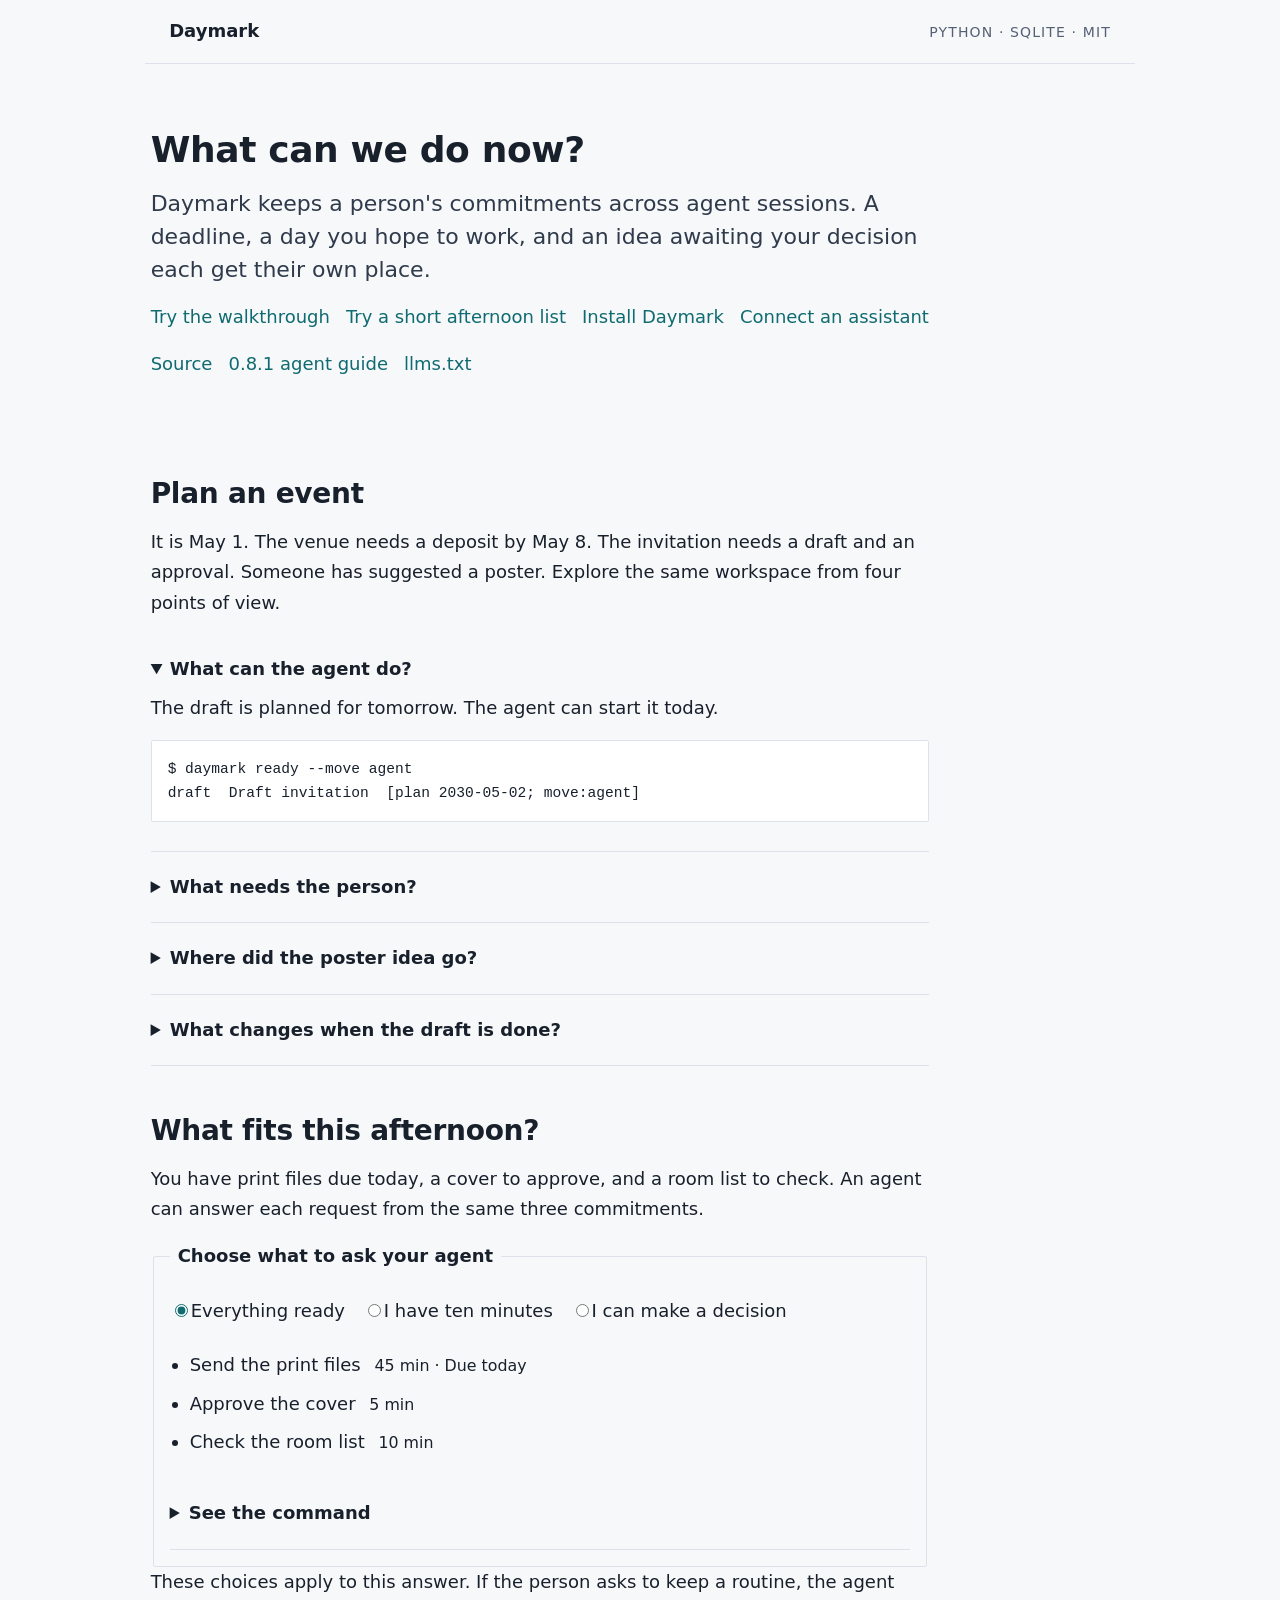
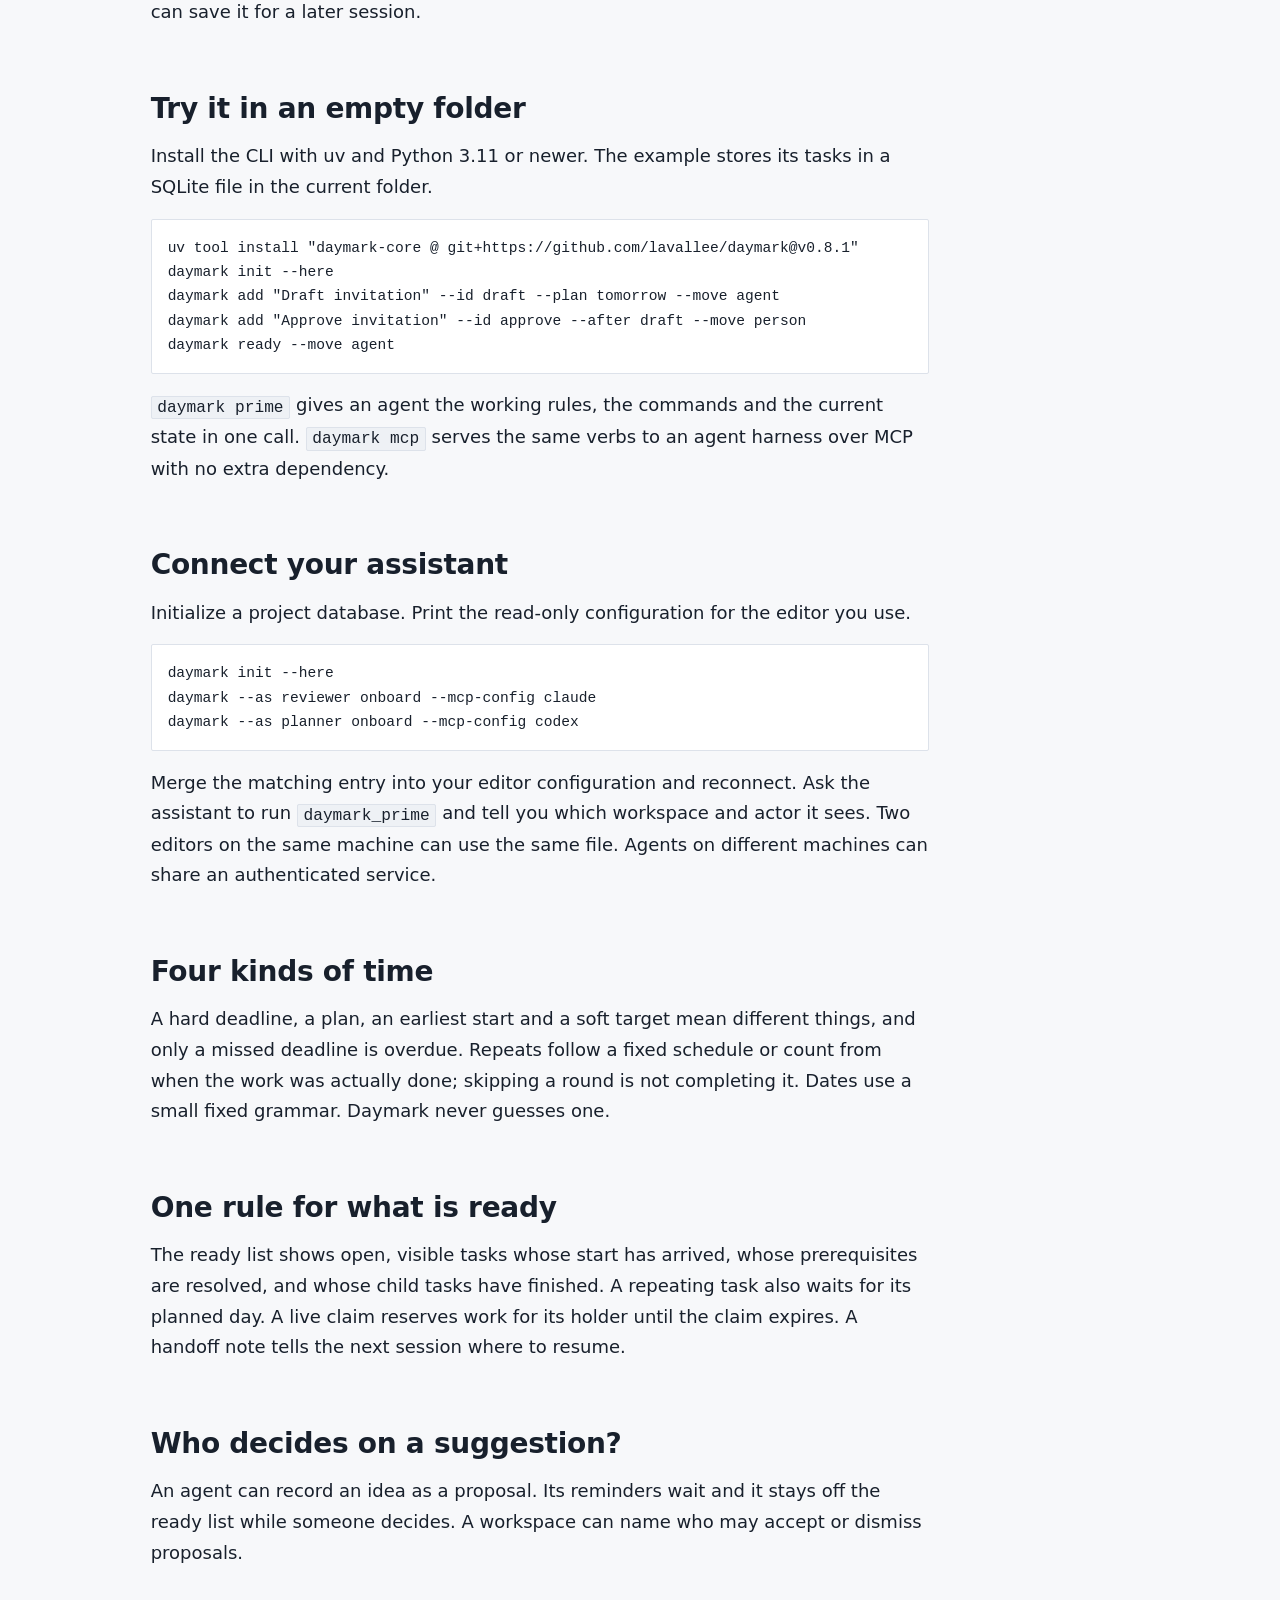
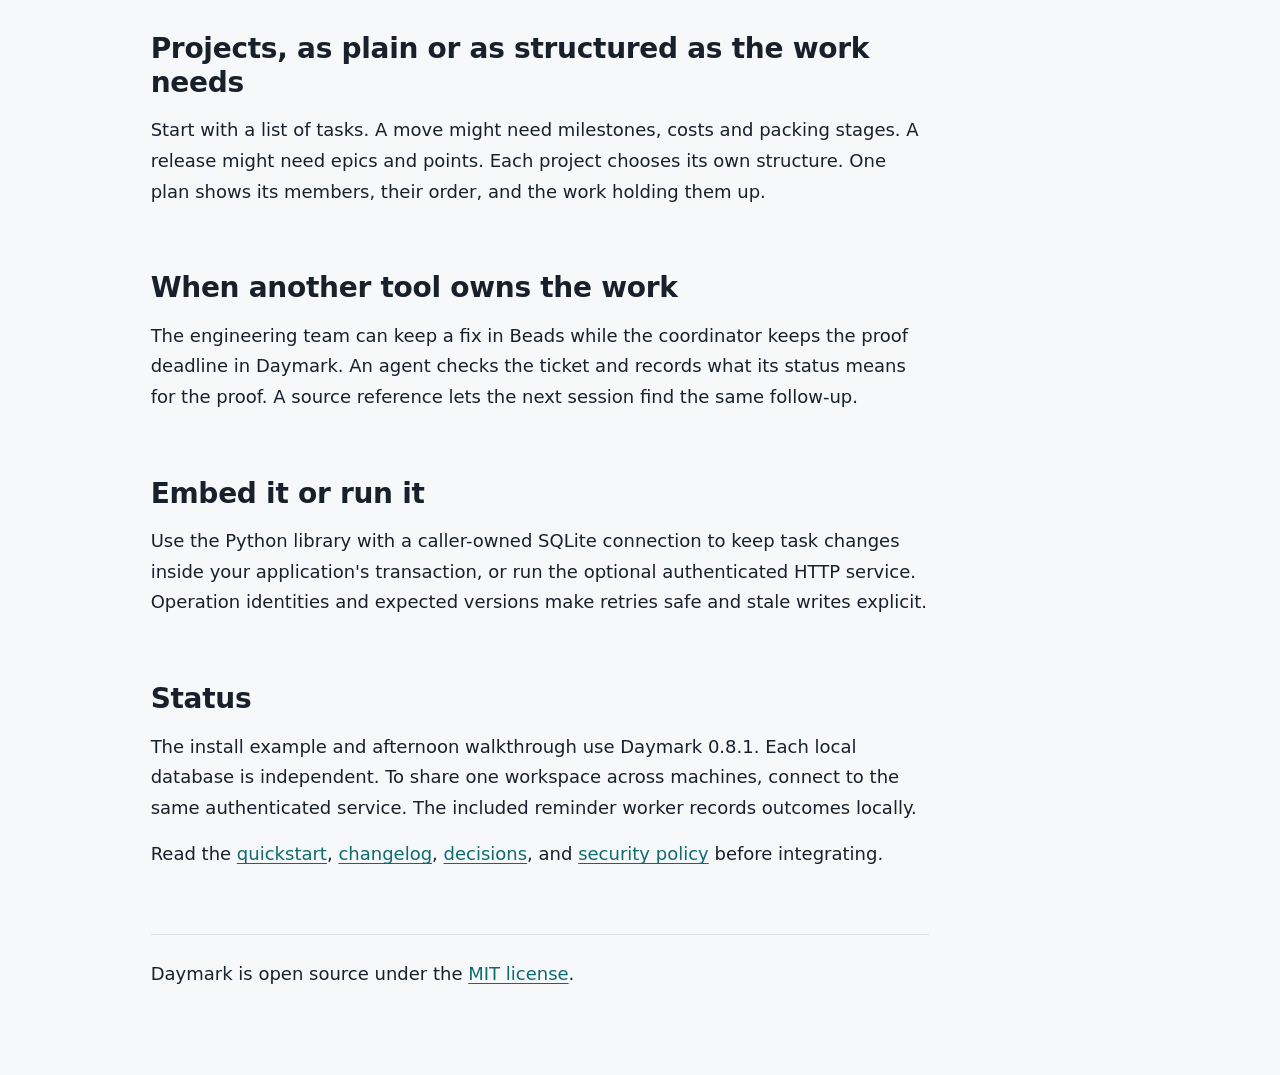
==== commit 5d79efbb: "Give every inbox item a stable key; Daymark 0.8.1 A key names one thing to act on and holds while it" ====
--- a/docs/index.html
+++ b/docs/index.html
@@ -34,7 +34,7 @@
 <body>
 <header class="article-masthead"><a class="article-masthead__name" href="#walkthrough">Daymark</a><span class="article-masthead__label">Python · SQLite · MIT</span></header>
 <main class="article">
-<div class="article-header"><h1>What can we do now?</h1><p class="article-dek">Daymark keeps a person's commitments across agent sessions. A deadline, a day you hope to work, and an idea awaiting your decision each get their own place.</p><nav aria-label="Project links"><a href="#walkthrough">Try the walkthrough</a><a href="#situation">Try a short afternoon list</a><a href="#start">Install Daymark</a><a href="#connect">Connect an assistant</a><a href="https://github.com/lavallee/daymark">Source</a><a href="https://github.com/lavallee/daymark/blob/v0.8.0/docs/agents.md">0.8.0 agent guide</a><a href="llms.txt">llms.txt</a></nav></div>
+<div class="article-header"><h1>What can we do now?</h1><p class="article-dek">Daymark keeps a person's commitments across agent sessions. A deadline, a day you hope to work, and an idea awaiting your decision each get their own place.</p><nav aria-label="Project links"><a href="#walkthrough">Try the walkthrough</a><a href="#situation">Try a short afternoon list</a><a href="#start">Install Daymark</a><a href="#connect">Connect an assistant</a><a href="https://github.com/lavallee/daymark">Source</a><a href="https://github.com/lavallee/daymark/blob/v0.8.1/docs/agents.md">0.8.1 agent guide</a><a href="llms.txt">llms.txt</a></nav></div>
 <!-- daymark:walkthrough -->
 <section aria-labelledby="walkthrough"><h2 id="walkthrough">Plan an event</h2>
 <p>It is May 1. The venue needs a deposit by May 8. The invitation needs a draft and an approval. Someone has suggested a poster. Explore the same workspace from four points of view.</p>
@@ -94,7 +94,7 @@
 <p>These choices apply to this answer. If the person asks to keep a routine, the agent can save it for a later session.</p>
 </section>
 <!-- /daymark:walkthrough -->
-<section aria-labelledby="start"><h2 id="start">Try it in an empty folder</h2><p>Install the CLI with uv and Python 3.11 or newer. The example stores its tasks in a SQLite file in the current folder.</p><pre><code>uv tool install "daymark-core @ git+https://github.com/lavallee/daymark@v0.8.0"
+<section aria-labelledby="start"><h2 id="start">Try it in an empty folder</h2><p>Install the CLI with uv and Python 3.11 or newer. The example stores its tasks in a SQLite file in the current folder.</p><pre><code>uv tool install "daymark-core @ git+https://github.com/lavallee/daymark@v0.8.1"
 daymark init --here
 daymark add "Draft invitation" --id draft --plan tomorrow --move agent
 daymark add "Approve invitation" --id approve --after draft --move person
@@ -111,7 +111,7 @@
 <section aria-labelledby="projects"><h2 id="projects">Projects, as plain or as structured as the work needs</h2><p>Start with a list of tasks. A move might need milestones, costs and packing stages. A release might need epics and points. Each project chooses its own structure. One plan shows its members, their order, and the work holding them up.</p></section>
 <section aria-labelledby="existing-tools"><h2 id="existing-tools">When another tool owns the work</h2><p>The engineering team can keep a fix in Beads while the coordinator keeps the proof deadline in Daymark. An agent checks the ticket and records what its status means for the proof. A source reference lets the next session find the same follow-up.</p></section>
 <section aria-labelledby="embed"><h2 id="embed">Embed it or run it</h2><p>Use the Python library with a caller-owned SQLite connection to keep task changes inside your application's transaction, or run the optional authenticated HTTP service. Operation identities and expected versions make retries safe and stale writes explicit.</p></section>
-<section aria-labelledby="status"><h2 id="status">Status</h2><p>The install example and afternoon walkthrough use Daymark 0.8.0. Each local database is independent. To share one workspace across machines, connect to the same authenticated service. The included reminder worker records outcomes locally.</p><p>Read the <a href="https://github.com/lavallee/daymark/blob/main/README.md">quickstart</a>, <a href="https://github.com/lavallee/daymark/blob/main/CHANGELOG.md">changelog</a>, <a href="https://github.com/lavallee/daymark/blob/main/docs/decisions.md">decisions</a>, and <a href="https://github.com/lavallee/daymark/blob/main/SECURITY.md">security policy</a> before integrating.</p></section>
+<section aria-labelledby="status"><h2 id="status">Status</h2><p>The install example and afternoon walkthrough use Daymark 0.8.1. Each local database is independent. To share one workspace across machines, connect to the same authenticated service. The included reminder worker records outcomes locally.</p><p>Read the <a href="https://github.com/lavallee/daymark/blob/main/README.md">quickstart</a>, <a href="https://github.com/lavallee/daymark/blob/main/CHANGELOG.md">changelog</a>, <a href="https://github.com/lavallee/daymark/blob/main/docs/decisions.md">decisions</a>, and <a href="https://github.com/lavallee/daymark/blob/main/SECURITY.md">security policy</a> before integrating.</p></section>
 <footer><p>Daymark is open source under the <a href="https://github.com/lavallee/daymark/blob/main/LICENSE">MIT license</a>.</p></footer>
 </main>
 </body>
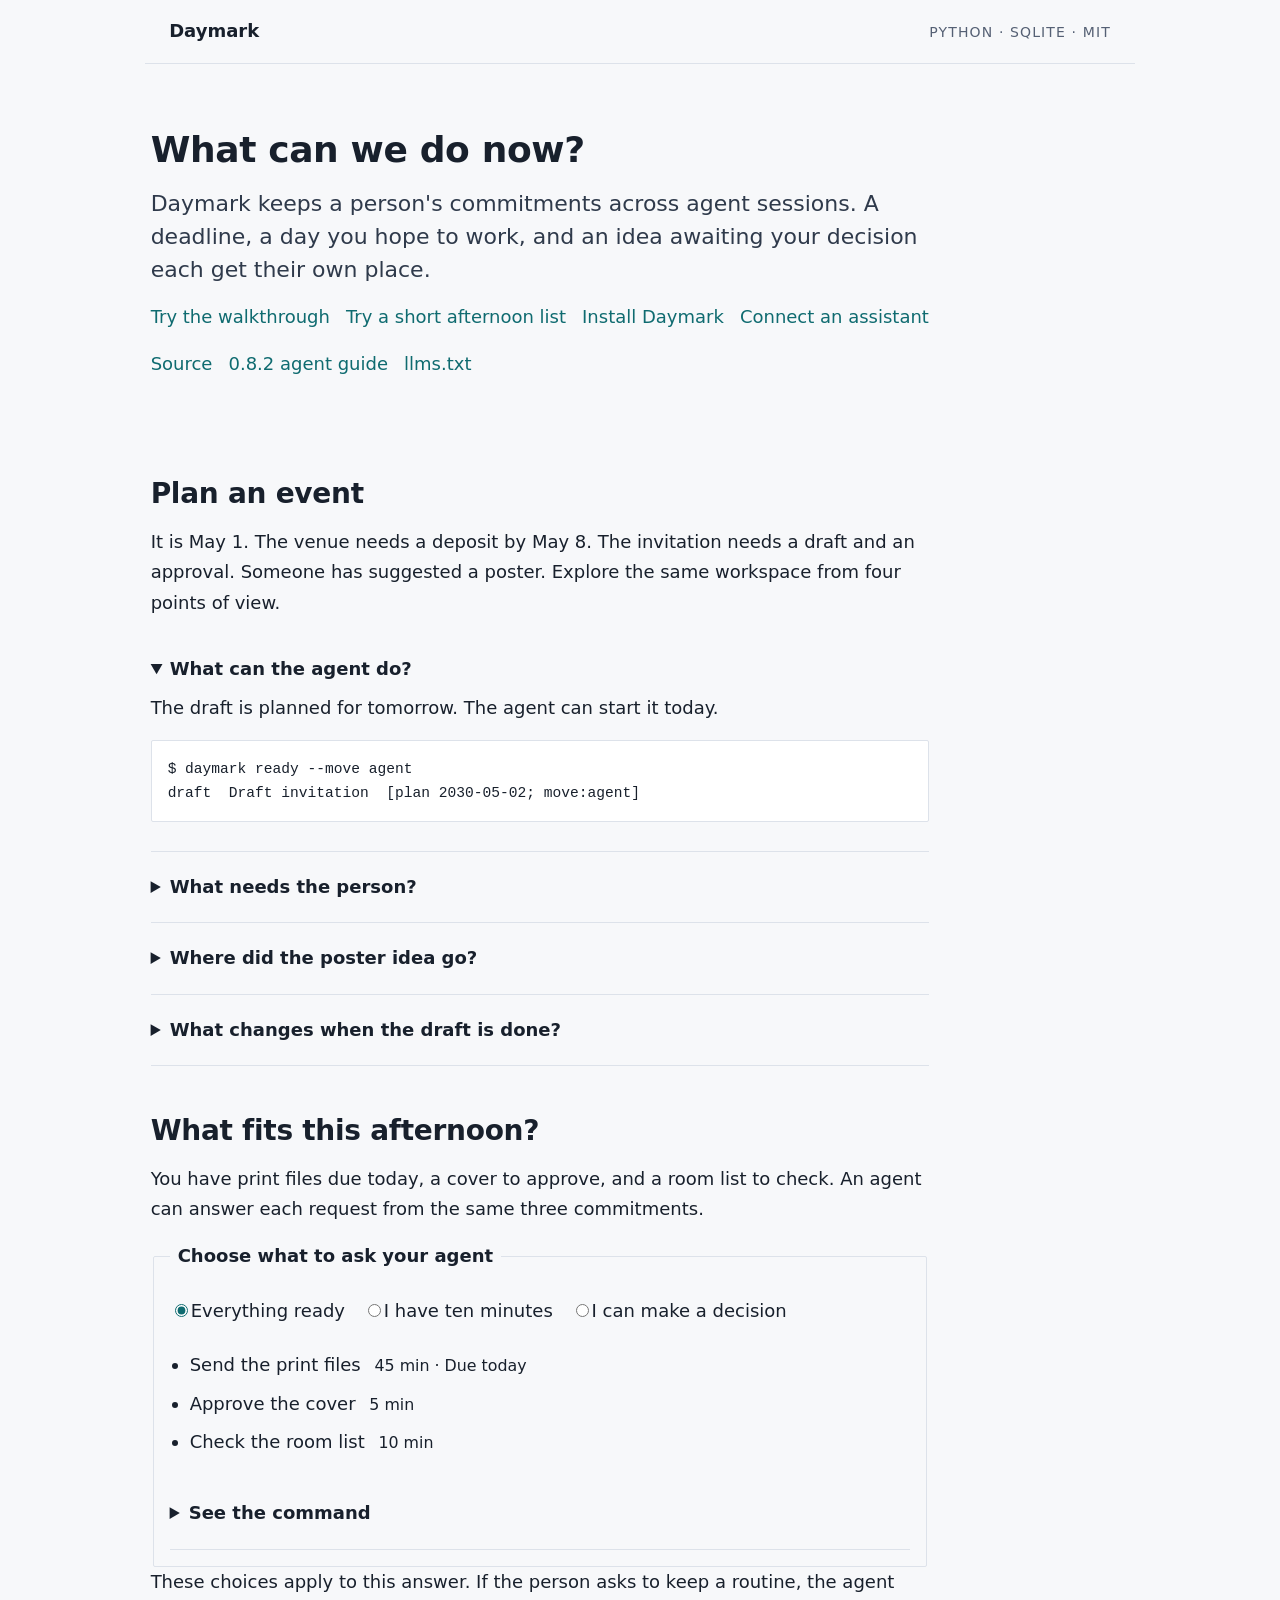
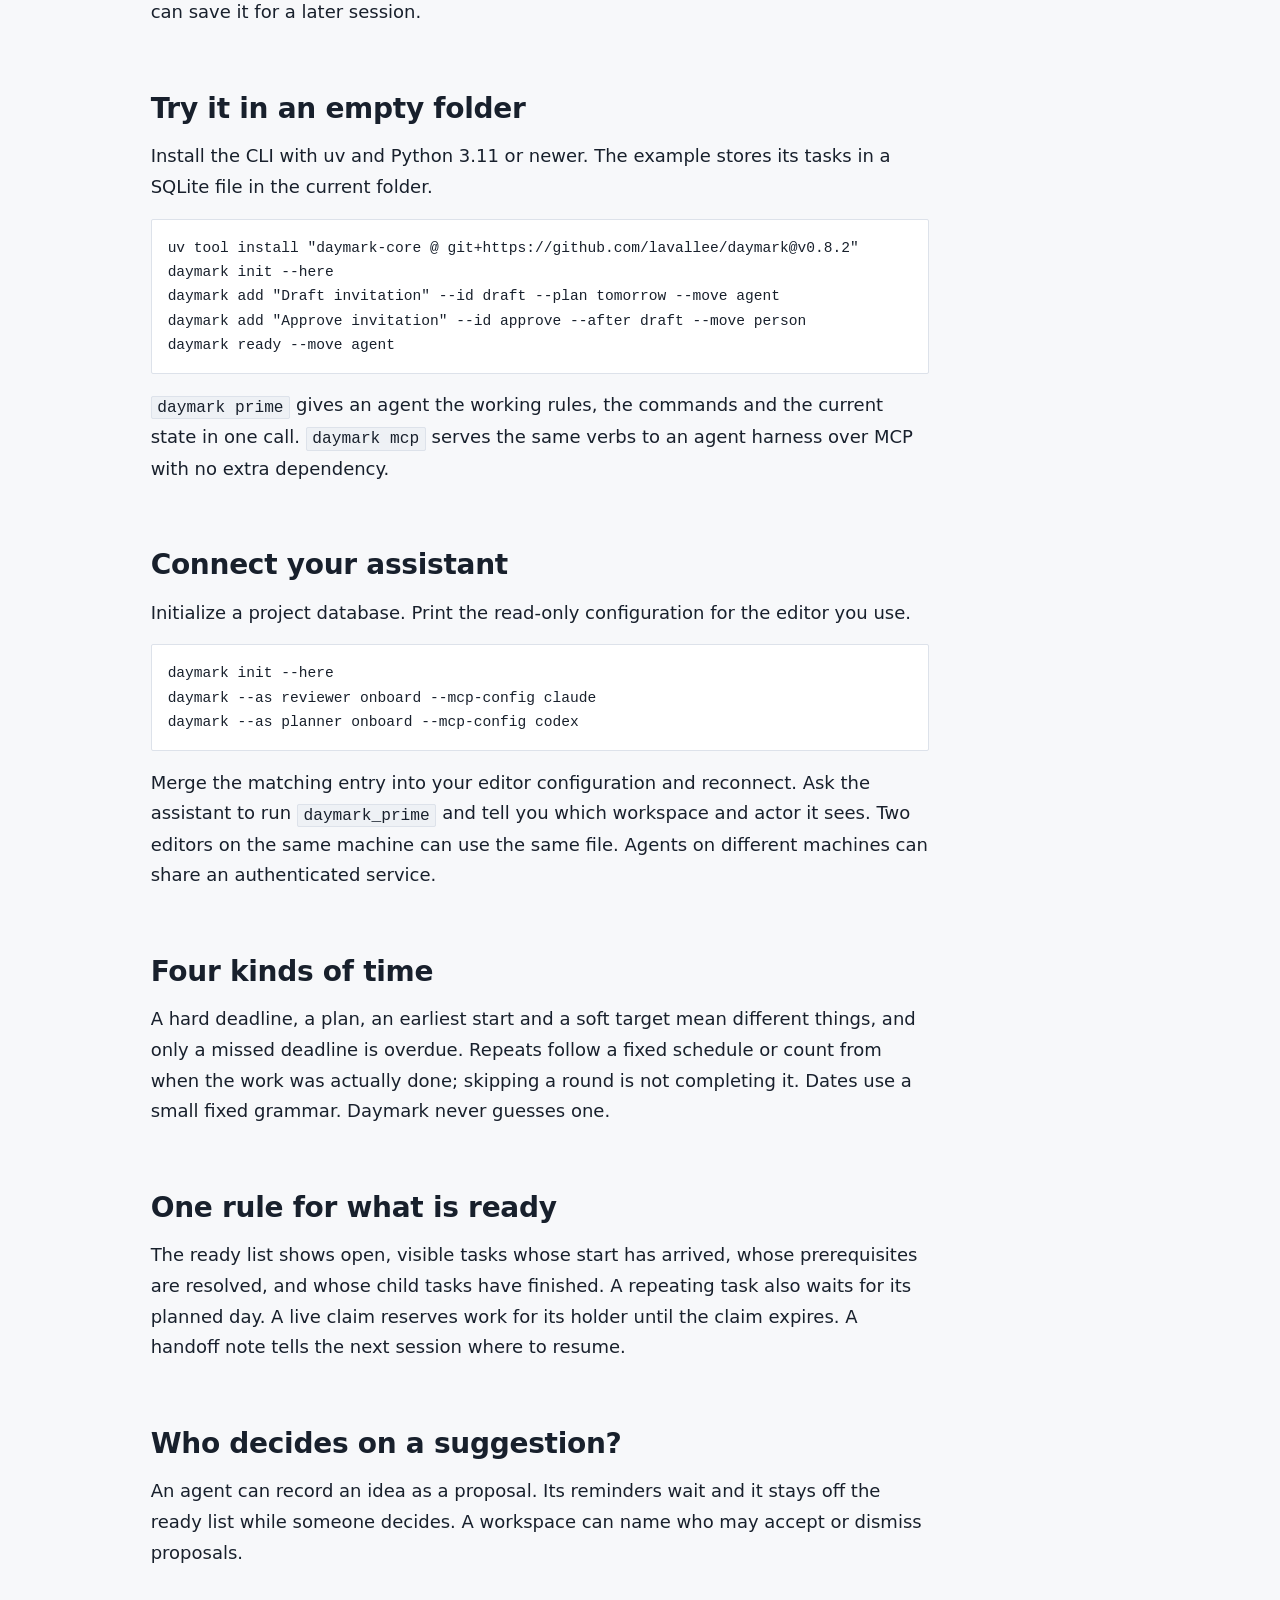
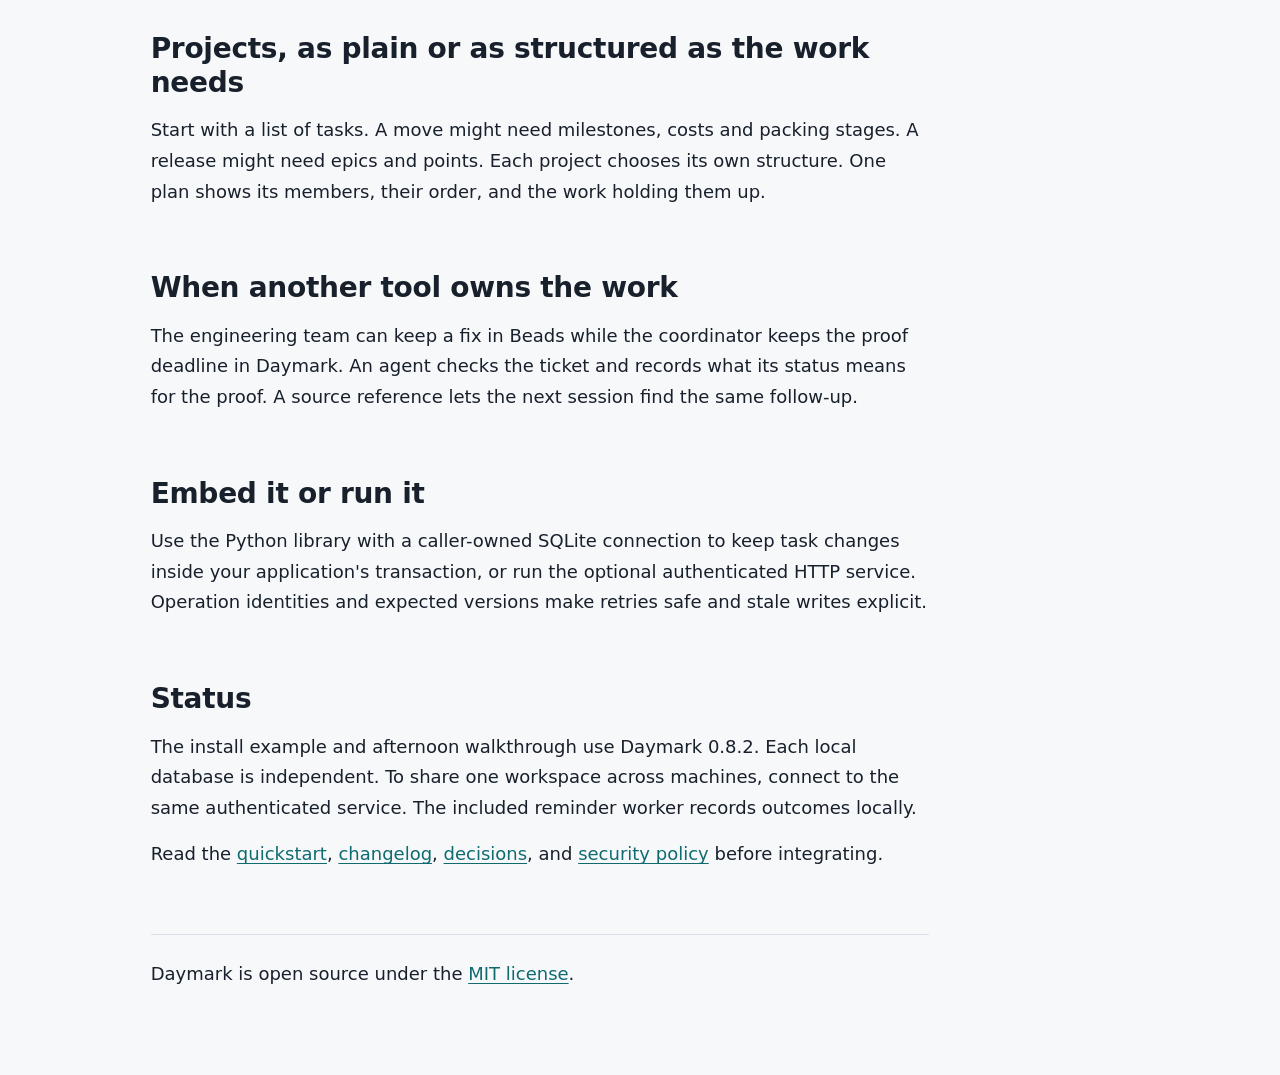
==== commit feef8282: "Guard delayed answers with the question key and prepare 0.8.2" ====
--- a/docs/index.html
+++ b/docs/index.html
@@ -34,7 +34,7 @@
 <body>
 <header class="article-masthead"><a class="article-masthead__name" href="#walkthrough">Daymark</a><span class="article-masthead__label">Python · SQLite · MIT</span></header>
 <main class="article">
-<div class="article-header"><h1>What can we do now?</h1><p class="article-dek">Daymark keeps a person's commitments across agent sessions. A deadline, a day you hope to work, and an idea awaiting your decision each get their own place.</p><nav aria-label="Project links"><a href="#walkthrough">Try the walkthrough</a><a href="#situation">Try a short afternoon list</a><a href="#start">Install Daymark</a><a href="#connect">Connect an assistant</a><a href="https://github.com/lavallee/daymark">Source</a><a href="https://github.com/lavallee/daymark/blob/v0.8.1/docs/agents.md">0.8.1 agent guide</a><a href="llms.txt">llms.txt</a></nav></div>
+<div class="article-header"><h1>What can we do now?</h1><p class="article-dek">Daymark keeps a person's commitments across agent sessions. A deadline, a day you hope to work, and an idea awaiting your decision each get their own place.</p><nav aria-label="Project links"><a href="#walkthrough">Try the walkthrough</a><a href="#situation">Try a short afternoon list</a><a href="#start">Install Daymark</a><a href="#connect">Connect an assistant</a><a href="https://github.com/lavallee/daymark">Source</a><a href="https://github.com/lavallee/daymark/blob/v0.8.2/docs/agents.md">0.8.2 agent guide</a><a href="llms.txt">llms.txt</a></nav></div>
 <!-- daymark:walkthrough -->
 <section aria-labelledby="walkthrough"><h2 id="walkthrough">Plan an event</h2>
 <p>It is May 1. The venue needs a deposit by May 8. The invitation needs a draft and an approval. Someone has suggested a poster. Explore the same workspace from four points of view.</p>
@@ -94,7 +94,7 @@
 <p>These choices apply to this answer. If the person asks to keep a routine, the agent can save it for a later session.</p>
 </section>
 <!-- /daymark:walkthrough -->
-<section aria-labelledby="start"><h2 id="start">Try it in an empty folder</h2><p>Install the CLI with uv and Python 3.11 or newer. The example stores its tasks in a SQLite file in the current folder.</p><pre><code>uv tool install "daymark-core @ git+https://github.com/lavallee/daymark@v0.8.1"
+<section aria-labelledby="start"><h2 id="start">Try it in an empty folder</h2><p>Install the CLI with uv and Python 3.11 or newer. The example stores its tasks in a SQLite file in the current folder.</p><pre><code>uv tool install "daymark-core @ git+https://github.com/lavallee/daymark@v0.8.2"
 daymark init --here
 daymark add "Draft invitation" --id draft --plan tomorrow --move agent
 daymark add "Approve invitation" --id approve --after draft --move person
@@ -111,7 +111,7 @@
 <section aria-labelledby="projects"><h2 id="projects">Projects, as plain or as structured as the work needs</h2><p>Start with a list of tasks. A move might need milestones, costs and packing stages. A release might need epics and points. Each project chooses its own structure. One plan shows its members, their order, and the work holding them up.</p></section>
 <section aria-labelledby="existing-tools"><h2 id="existing-tools">When another tool owns the work</h2><p>The engineering team can keep a fix in Beads while the coordinator keeps the proof deadline in Daymark. An agent checks the ticket and records what its status means for the proof. A source reference lets the next session find the same follow-up.</p></section>
 <section aria-labelledby="embed"><h2 id="embed">Embed it or run it</h2><p>Use the Python library with a caller-owned SQLite connection to keep task changes inside your application's transaction, or run the optional authenticated HTTP service. Operation identities and expected versions make retries safe and stale writes explicit.</p></section>
-<section aria-labelledby="status"><h2 id="status">Status</h2><p>The install example and afternoon walkthrough use Daymark 0.8.1. Each local database is independent. To share one workspace across machines, connect to the same authenticated service. The included reminder worker records outcomes locally.</p><p>Read the <a href="https://github.com/lavallee/daymark/blob/main/README.md">quickstart</a>, <a href="https://github.com/lavallee/daymark/blob/main/CHANGELOG.md">changelog</a>, <a href="https://github.com/lavallee/daymark/blob/main/docs/decisions.md">decisions</a>, and <a href="https://github.com/lavallee/daymark/blob/main/SECURITY.md">security policy</a> before integrating.</p></section>
+<section aria-labelledby="status"><h2 id="status">Status</h2><p>The install example and afternoon walkthrough use Daymark 0.8.2. Each local database is independent. To share one workspace across machines, connect to the same authenticated service. The included reminder worker records outcomes locally.</p><p>Read the <a href="https://github.com/lavallee/daymark/blob/main/README.md">quickstart</a>, <a href="https://github.com/lavallee/daymark/blob/main/CHANGELOG.md">changelog</a>, <a href="https://github.com/lavallee/daymark/blob/main/docs/decisions.md">decisions</a>, and <a href="https://github.com/lavallee/daymark/blob/main/SECURITY.md">security policy</a> before integrating.</p></section>
 <footer><p>Daymark is open source under the <a href="https://github.com/lavallee/daymark/blob/main/LICENSE">MIT license</a>.</p></footer>
 </main>
 </body>
